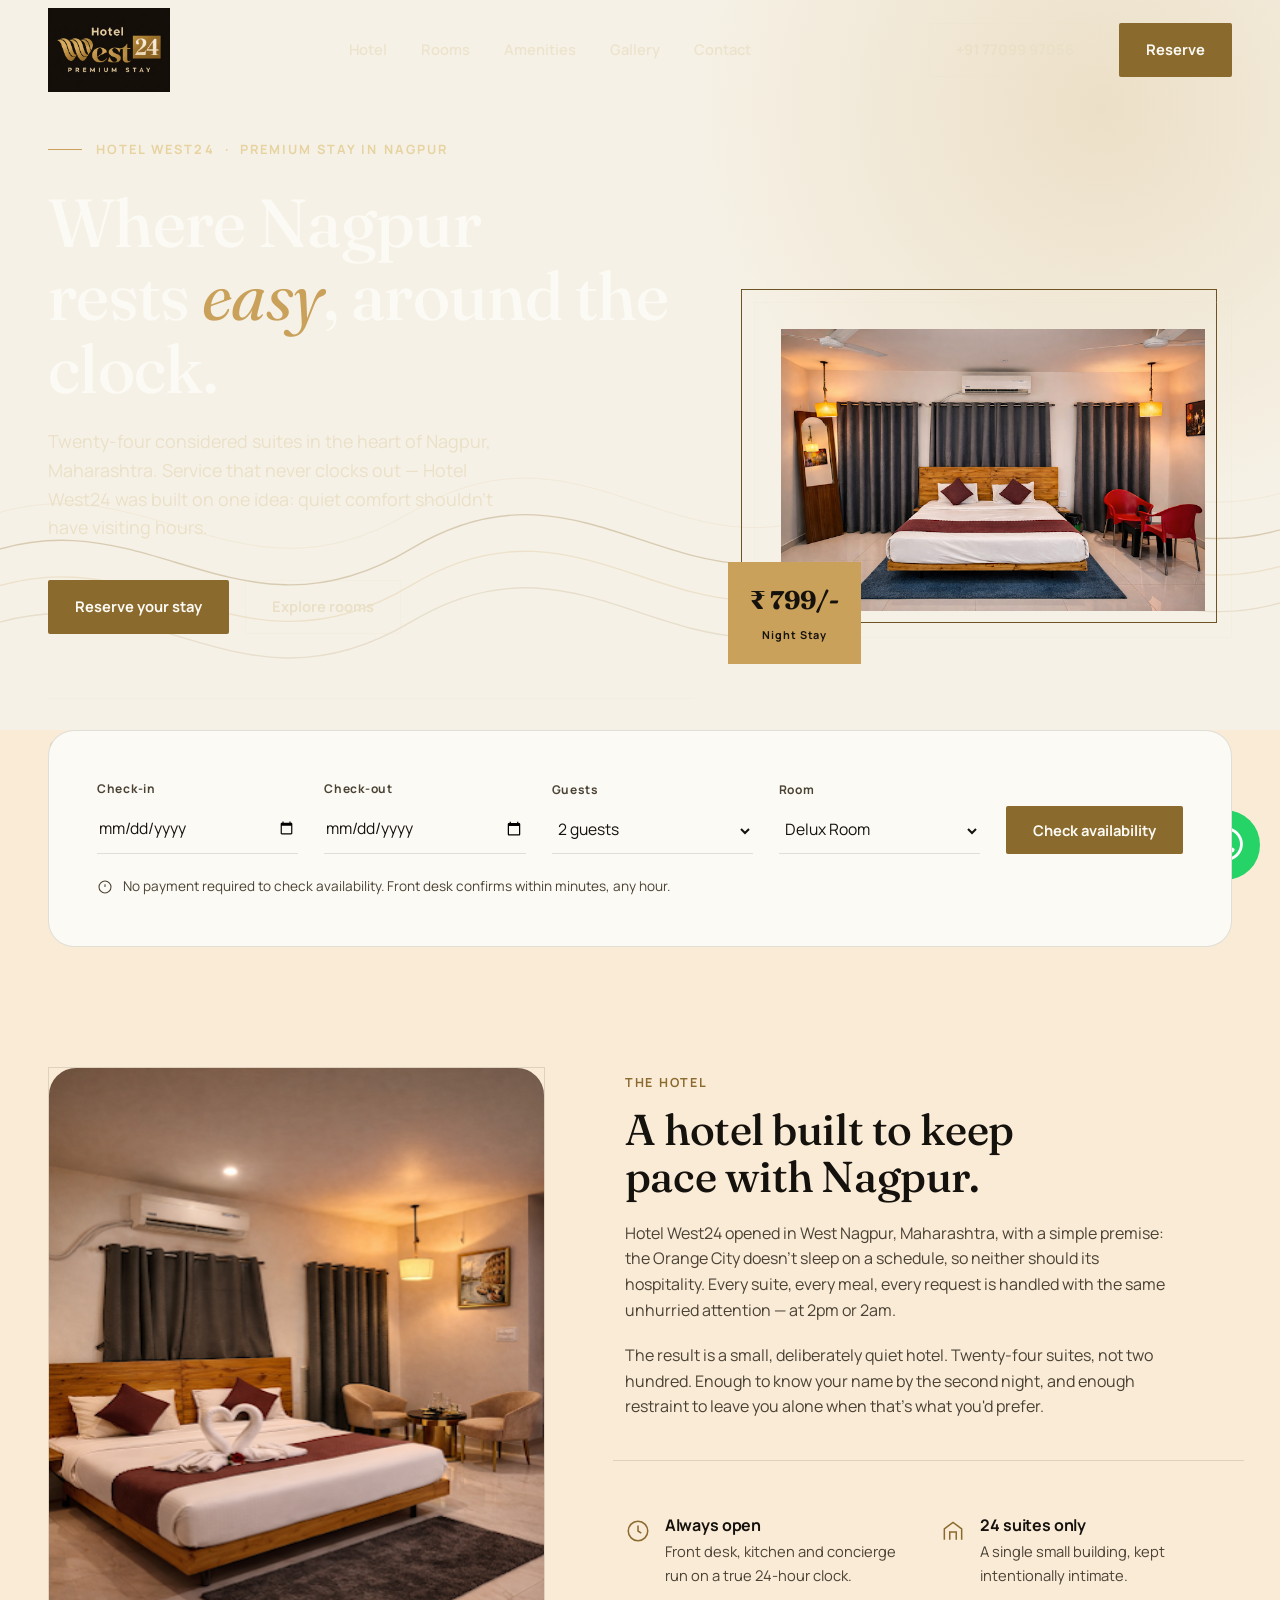
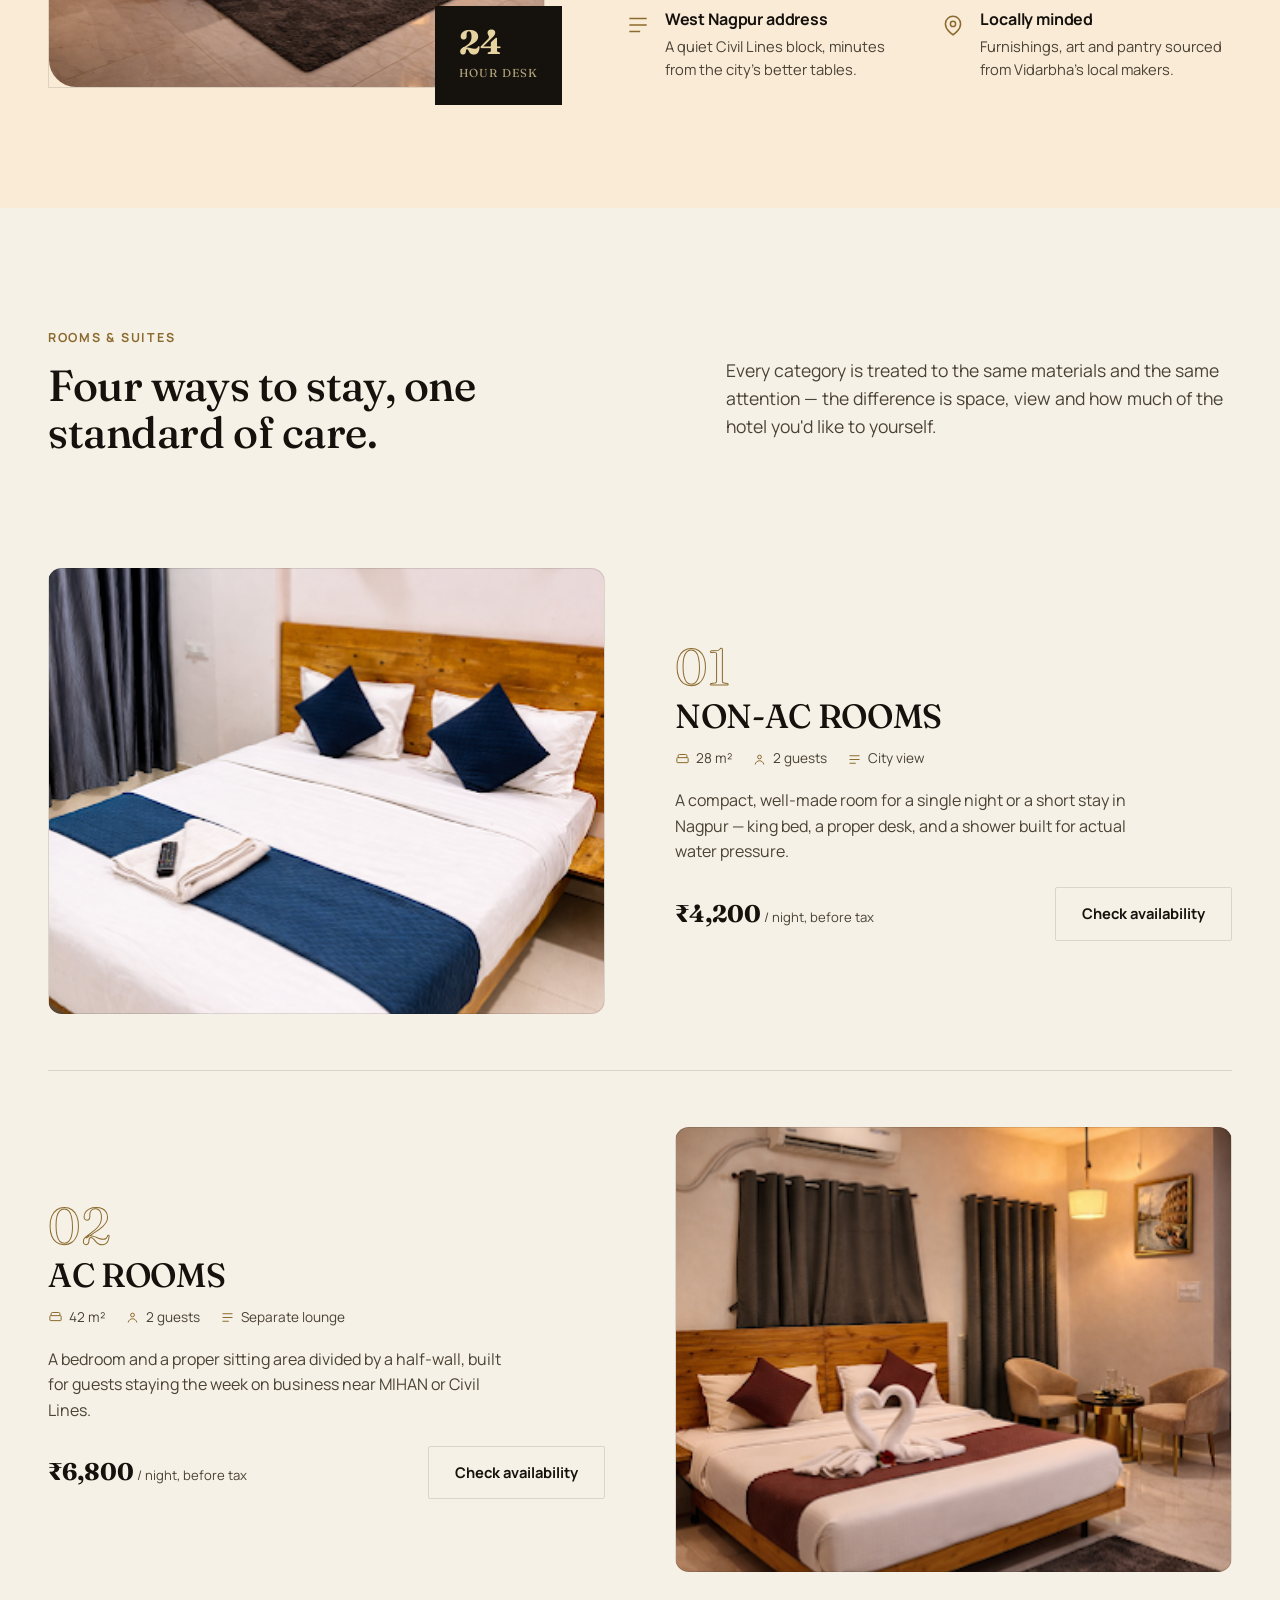
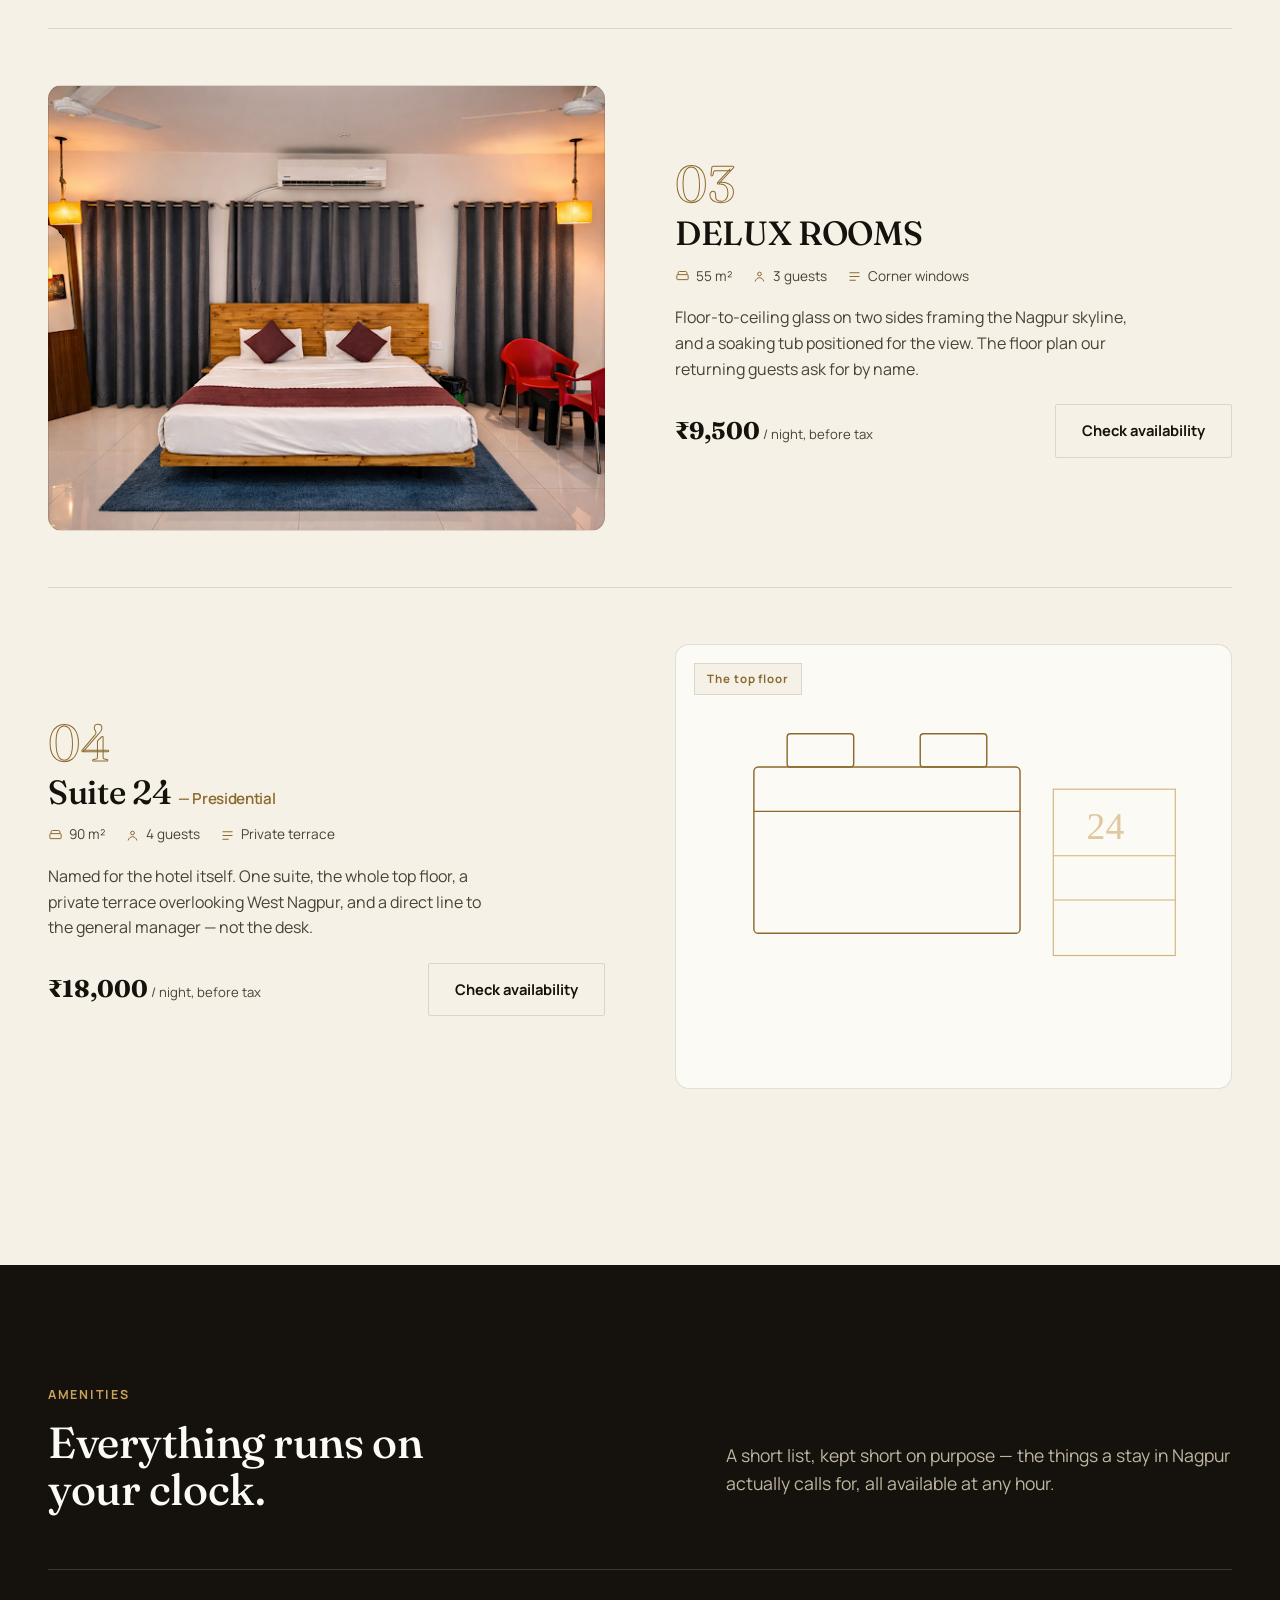
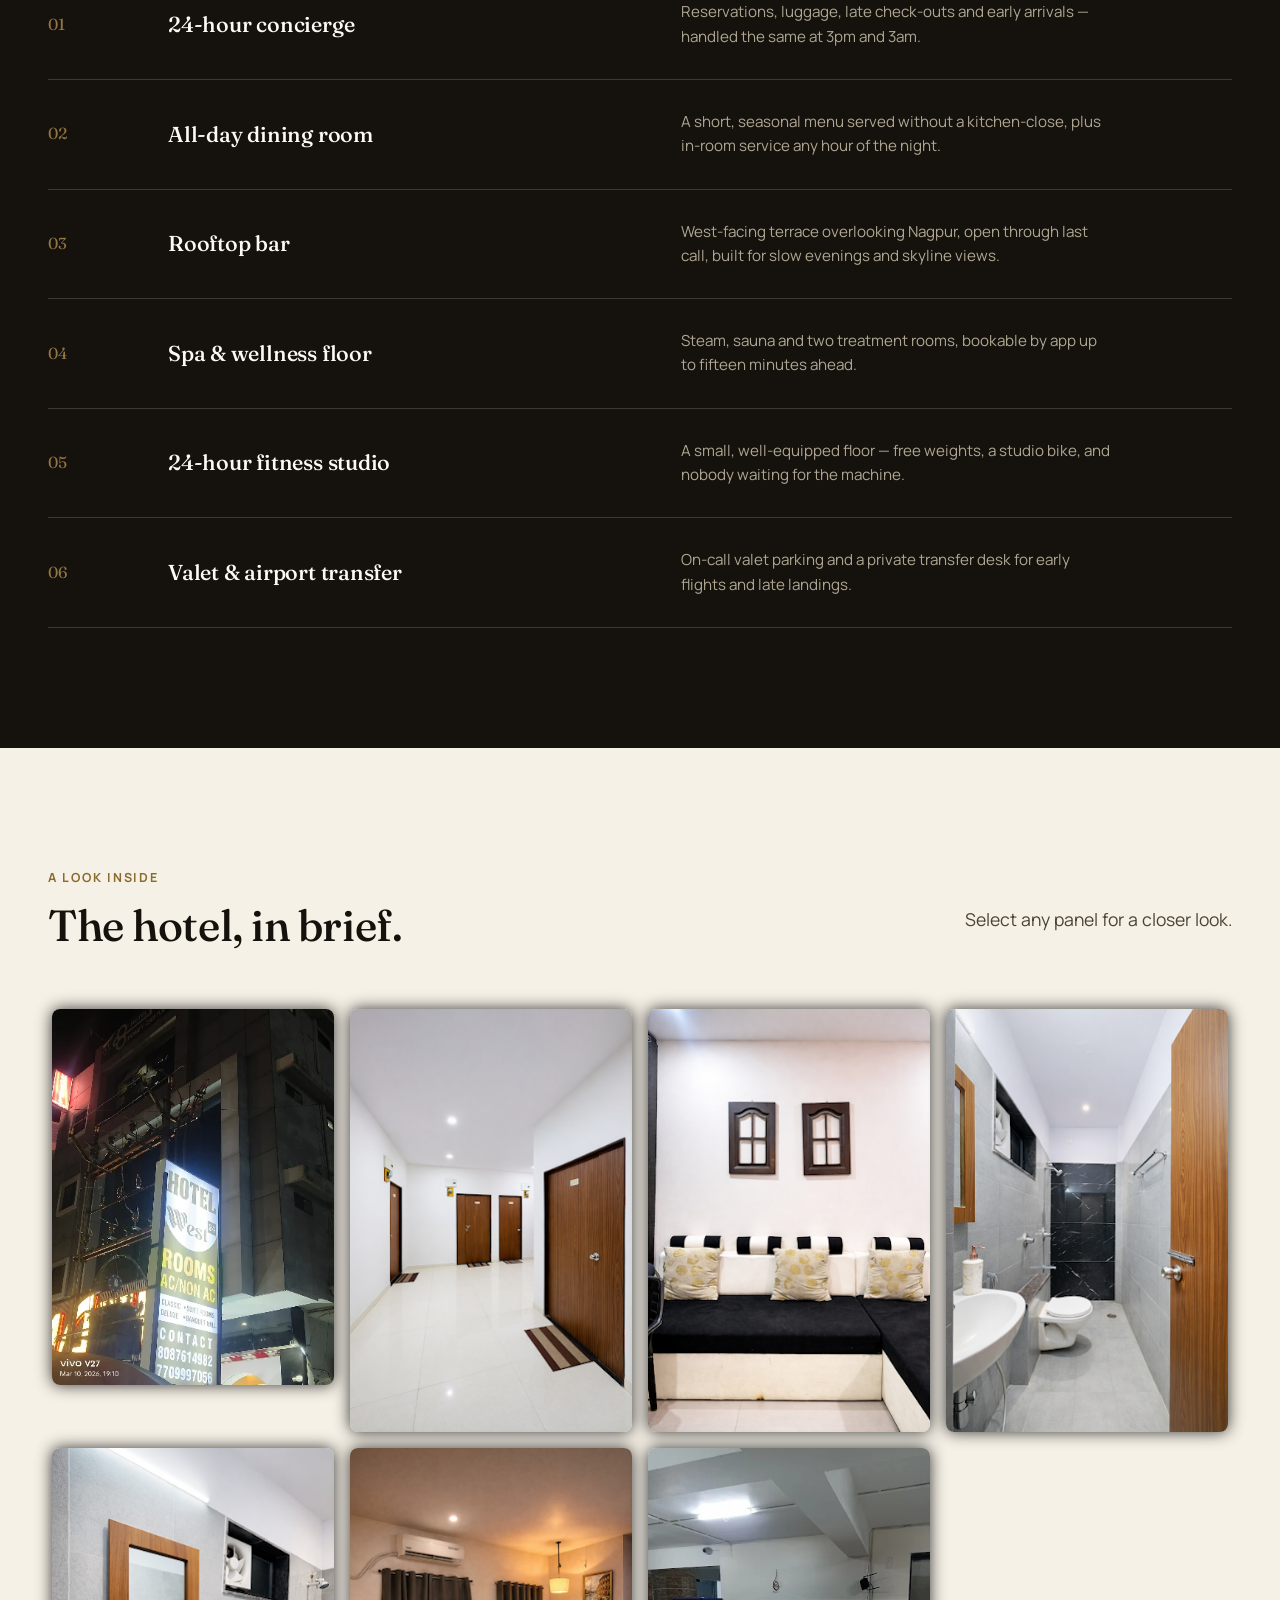
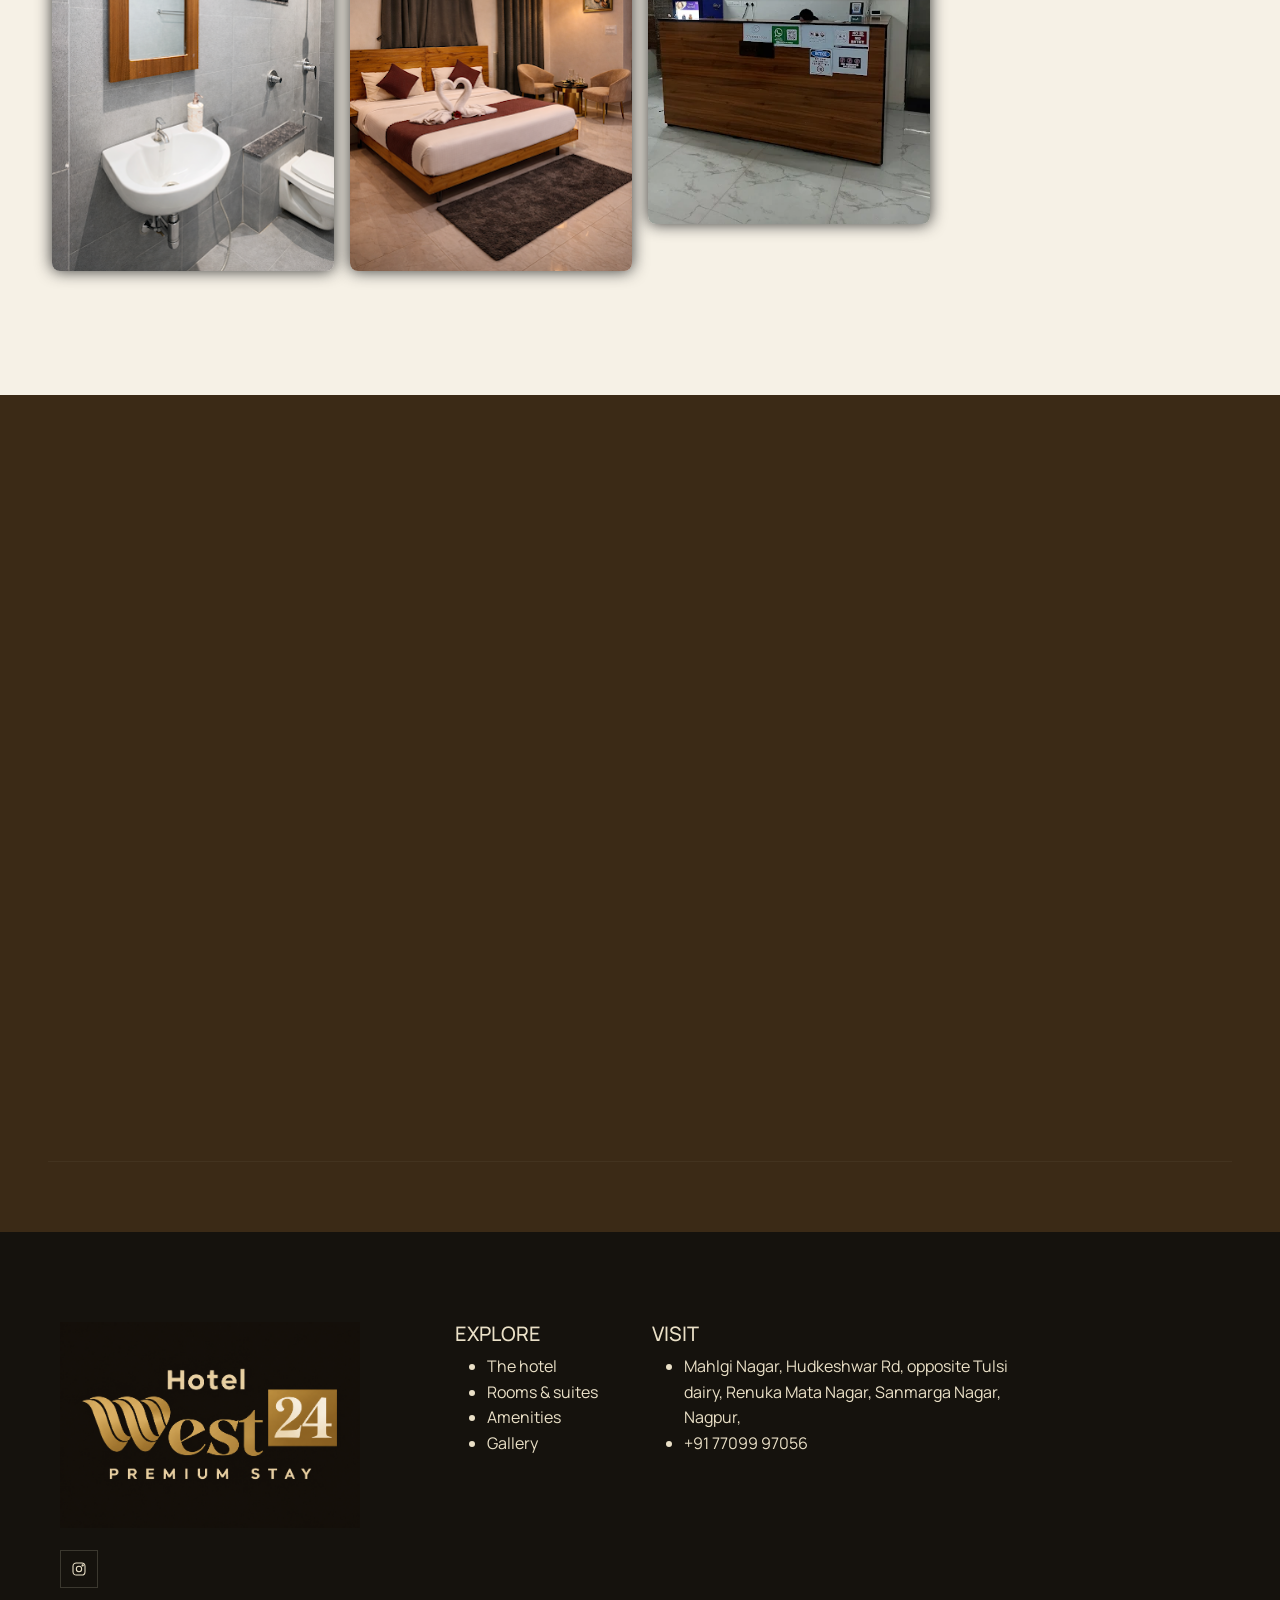
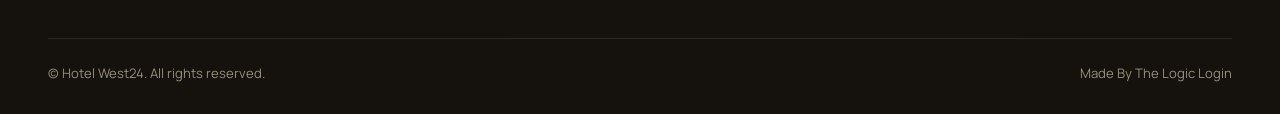
==== index.html @ 3d4ebf4e "Added inspect blocking code" ====
<!DOCTYPE html>
<html lang="en-IN">

<head>
  <meta charset="UTF-8">
  <meta name="viewport" content="width=device-width, initial-scale=1.0">
  <title>Hotel West24 – Luxury Hotel in Nagpur, Maharashtra | Premium Stay</title>
  <meta name="description"
    content="Hotel West24 is a premium 24-suite boutique hotel in West Nagpur, Maharashtra, offering round-the-clock concierge, dining, spa and valet service. Book direct near Nagpur Railway Station and Dr. Babasaheb Ambedkar International Airport.">
  <meta name="keywords"
    content="hotel in Nagpur, luxury hotel Nagpur, premium hotel West Nagpur, 5 star hotel Nagpur Maharashtra, Hotel West24, boutique hotel Nagpur, hotel near Nagpur airport">
  <meta name="robots" content="index, follow">
  <meta name="geo.region" content="IN-MH">
  <meta name="geo.placename" content="Nagpur">
  <link rel="canonical" href="https://www.hotelwest24.in/">

  <!-- Open Graph -->
  <meta property="og:type" content="website">
  <meta property="og:title" content="Hotel West24 – Luxury Hotel in Nagpur, Maharashtra">
  <meta property="og:description"
    content="24 signature suites, round-the-clock concierge and dining, in West Nagpur, Maharashtra. Reserve your stay at Hotel West24.">
  <meta property="og:image" content="logo.png">
  <!-- <meta property="og:url" content="https://www.hotelwest24.in/"> -->
  <meta property="og:locale" content="en_IN">
  <meta name="twitter:card" content="summary_large_image">
  <meta name="twitter:title" content="Hotel West24 – Luxury Hotel in Nagpur, Maharashtra">
  <meta name="twitter:description"
    content="24 signature suites, round-the-clock concierge and dining, in West Nagpur, Maharashtra.">
  <meta name="twitter:image" content="assets/logo.png">

  <!-- Structured data -->
  <script type="application/ld+json">
{
  "@context": "https://schema.org",
  "@type": "Hotel",
  "name": "Hotel West24",
  "description": "A 24-suite premium boutique hotel in West Nagpur, Maharashtra, offering round-the-clock concierge, dining, spa and valet service.",
  "image": "logo.png",
  "url": "https://www.hotelwest24.in/",
  "telephone": "+91-712-456-7824",
  "priceRange": "\u20b94,200 - \u20b918,000",
  "address": {
    "@type": "PostalAddress",
    "streetAddress": "24 West High Court Road, Civil Lines",
    "addressLocality": "Nagpur",
    "addressRegion": "Maharashtra",
    "postalCode": "440001",
    "addressCountry": "IN"
  },
  "geo": {
    "@type": "GeoCoordinates",
    "latitude": 21.1498,
    "longitude": 79.0821
  },
  "starRating": { "@type": "Rating", "ratingValue": "4.9" },
  "amenityFeature": [
    { "@type": "LocationFeatureSpecification", "name": "24-hour concierge" },
    { "@type": "LocationFeatureSpecification", "name": "Rooftop bar" },
    { "@type": "LocationFeatureSpecification", "name": "Spa & wellness floor" },
    { "@type": "LocationFeatureSpecification", "name": "24-hour fitness studio" },
    { "@type": "LocationFeatureSpecification", "name": "Valet & airport transfer" }
  ]
}
</script>

  <!-- Fonts -->
  <link rel="preconnect" href="https://fonts.googleapis.com">
  <link rel="preconnect" href="https://fonts.gstatic.com" crossorigin>
  <link
    href="https://fonts.googleapis.com/css2?family=Fraunces:ital,opsz,wght@0,9..144,400;0,9..144,500;0,9..144,600;1,9..144,400;1,9..144,500&family=Manrope:wght@400;500;600;700;800&display=swap"
    rel="stylesheet">

  <!-- Bootstrap (grid & utilities only) -->
  <link href="https://cdnjs.cloudflare.com/ajax/libs/twitter-bootstrap/5.3.3/css/bootstrap.min.css" rel="stylesheet">

  <!-- Site styles -->
  <link rel="stylesheet" href="style.css">

  <link rel="stylesheet" href="https://cdnjs.cloudflare.com/ajax/libs/font-awesome/4.7.0/css/font-awesome.min.css">

</head>

<body>

  <!-- ================= NAV ================= -->
  <nav class="w24-nav" id="siteNav">
    <div class="container-w24 w24-nav__inner">
      <a href="#top" class="w24-nav__brand">
        <img src="logo.png" alt="Hotel West24 logo — premium hotel in Nagpur, Maharashtra">
        <!-- <span class="w24-nav__brand-text">West<b>24</b></span> -->
      </a>

      <ul class="w24-nav__links">
        <li><a href="#about">Hotel</a></li>
        <li><a href="#rooms">Rooms</a></li>
        <li><a href="#amenities">Amenities</a></li>
        <li><a href="#gallery">Gallery</a></li>
        <li><a href="#contact">Contact</a></li>
      </ul>

      <div class="w24-nav__cta">
        <a href="#booking" class="btn-w24 btn-w24--ghost-dark">+91 77099 97056</a>
        <a href="#booking" class="btn-w24 btn-w24--solid">Reserve</a>
        <button class="w24-burger" id="burgerBtn" aria-label="Open menu" aria-expanded="false"
          aria-controls="mobileMenu">
          <span></span><span></span><span></span>
        </button>
      </div>
    </div>
  </nav>

  <!-- Mobile menu -->
  <div class="w24-mobile" id="mobileMenu">
    <a href="#about">Hotel</a>
    <a href="#rooms">Rooms</a>
    <a href="#amenities">Amenities</a>
    <a href="#gallery">Gallery</a>
    <a href="#testimonials">Guests</a>
    <a href="#contact">Contact</a>
    <a href="#booking" class="btn-w24 btn-w24--solid">Reserve a room</a>
  </div>

  <!-- ================= HERO ================= -->
  <header class="hero" id="top">

    <!-- The video -->
    <video autoplay muted loop id="myVideo">
      <source src="bg-video(1).mp4" type="video/mp4">
    </video>

    <style>
      #myVideo {
        position: absolute;
        right: 0;
        bottom: 0;
        min-width: 100%;
        min-height: 100%;
      }
    </style>



    <div class="hero__glow"></div>
    <div class="hero__waves" aria-hidden="true">
      <svg viewBox="0 0 1400 800" preserveAspectRatio="xMidYMid slice" xmlns="http://www.w3.org/2000/svg">
        <path d="M-50 620 C 150 520, 250 720, 450 600 C 650 480, 750 700, 950 580 C 1150 460, 1250 660, 1450 560"
          stroke="#8B6A2E" stroke-width="1.5" fill="none" opacity="0.5" />
        <path d="M-50 660 C 150 560, 250 760, 450 640 C 650 520, 750 740, 950 620 C 1150 500, 1250 700, 1450 600"
          stroke="#C9A15A" stroke-width="1.5" fill="none" opacity="0.35" />
        <path d="M-50 700 C 150 600, 250 800, 450 680 C 650 560, 750 780, 950 660 C 1150 540, 1250 740, 1450 640"
          stroke="#8B6A2E" stroke-width="1.5" fill="none" opacity="0.25" />
        <path d="M-50 580 C 150 480, 250 680, 450 560 C 650 440, 750 660, 950 540 C 1150 420, 1250 620, 1450 520"
          stroke="#C9A15A" stroke-width="1" fill="none" opacity="0.2" />
      </svg>
    </div>

    <div class="container-w24 hero__inner">
      <div class="hero__copy">
        <div class="hero__kicker"><span class="dash"></span><span>HOTEL WEST24 &nbsp;·&nbsp; PREMIUM STAY IN
            NAGPUR</span></div>
        <h1>Where Nagpur<br>rests <em>easy</em>, around the clock.</h1>
        <p class="lede a">Twenty-four considered suites in the heart of Nagpur, Maharashtra. Service that never clocks
          out — Hotel West24 was built on one idea: quiet comfort shouldn't have visiting hours.</p>
        <div class="hero__actions">
          <a href="#booking" class="btn-w24 btn-w24--solid">Reserve your stay</a>
          <a href="#rooms" class="btn-w24 btn-w24--ghost-dark">Explore rooms</a>
        </div>
        <div class="hero__stats">
          <div class="stat"><b>24</b><span>Signature suites</span></div>
          <div class="stat"><b>24/7</b><span>Concierge &amp; dining</span></div>
          <div class="stat"><b>4.9</b><span>Average guest rating</span></div>
        </div>
      </div>

      <div class="hero__panel">
        <div class="hero__panel-frame">

          <img src="background-image.webp" alt="">
          <!-- <svg viewBox="0 0 480 560" xmlns="http://www.w3.org/2000/svg">
            <rect x="0" y="0" width="480" height="560" fill="#1D1912" />
            <rect x="0" y="0" width="480" height="560" fill="none" />
            <g opacity="0.9" stroke="#C9A15A" stroke-width="1.4" fill="none">
              <path d="M60 420 h360" />
              <path d="M60 420 v-40 q0 -20 20 -20 h280 q20 0 20 20 v40" />
              <rect x="90" y="300" width="90" height="60" rx="2" />
              <rect x="300" y="300" width="90" height="60" rx="2" />
              <circle cx="240" cy="200" r="70" opacity="0.5" />
              <path d="M240 130 v-40 M170 200 h-40 M310 200 h40 M240 270 v20" opacity="0.5" />
            </g>
            <g opacity="0.35" stroke="#8B6A2E" stroke-width="1">
              <path d="M0 470 C 120 440, 180 500, 300 460 C 380 435, 440 470, 480 450" />
              <path d="M0 500 C 120 470, 180 530, 300 490 C 380 465, 440 500, 480 480" />
            </g>
          </svg> -->
        </div>
        <div class="hero__badge"><b>₹ 799/-</b><span>Night Stay</span></div>


      </div>
    </div>

    <!-- <div class="scroll-cue"><span>SCROLL</span><span class="line"></span></div> -->
  </header>

  <section id="booking" class="section--tight" style="padding-top:0; padding-bottom: 0; background: antiquewhite;">
    <div class="container-w24">
      <form class="booking" id="bookingForm" novalidate="">
        <div class="booking__grid">
          <div class="field">
            <label for="checkin">Check-in</label>
            <input type="date" id="checkin" name="checkin" required="" min="2026-09-17">
          </div>
          <div class="field">
            <label for="checkout">Check-out</label>
            <input type="date" id="checkout" name="checkout" required="" min="2026-09-17">
          </div>
          <div class="field">
            <label for="guests">Guests</label>
            <select id="guests" name="guests">
              <option>1 guest</option>
              <option selected="">2 guests</option>
              <option>3 guests</option>
              <option>4 guests</option>
            </select>
          </div>
          <div class="field">
            <label for="roomtype">Room</label>
            <select id="roomtype" name="roomtype">
              <!-- <option>Night Stay</option> -->
              <option>Delux Room</option>
              <option>AC Room</option>
              <option>NON AC Room</option>
            </select>
          </div>
          <button type="submit" class="btn-w24 btn-w24--solid">Check availability</button>
        </div>
        <div class="booking__note">
          <svg width="16" height="16" viewBox="0 0 24 24" fill="none" stroke="currentColor" stroke-width="1.6">
            <circle cx="12" cy="12" r="9"></circle>
            <path d="M12 8v4M12 16h.01"></path>
          </svg>
          No payment required to check availability. Front desk confirms within minutes, any hour.
        </div>
        <div class="booking__confirm" id="bookingConfirm"></div>
      </form>
    </div>
  </section>

  <!-- ================= ABOUT ================= -->
  <section id="about" class="bg-pale" style="background: antiquewhite;">
    <div class="container-w24">
      <div class="about__grid">
        <div class="about__visual">
          <!-- <svg viewBox="0 0 480 600" xmlns="http://www.w3.org/2000/svg">
            <rect width="480" height="600" fill="#F6F1E6" />
            <g stroke="#8B6A2E" stroke-width="1.3" fill="none">
              <path d="M40 520 C 140 460, 180 560, 280 480 C 340 434, 400 470, 440 440" opacity="0.6" />
              <path d="M40 480 C 140 420, 180 520, 280 440 C 340 394, 400 430, 440 400" opacity="0.4" />
              <path d="M40 440 C 140 380, 180 480, 280 400 C 340 354, 400 390, 440 360" opacity="0.25" />
            </g>
            <g stroke="#C9A15A" stroke-width="1" fill="none" opacity="0.7">
              <rect x="70" y="90" width="340" height="230" />
              <path d="M70 160 h340 M180 90 v230 M300 90 v230" />
              <circle cx="125" cy="125" r="18" />
              <circle cx="240" cy="205" r="26" />
              <circle cx="355" cy="125" r="18" />
            </g>
          </svg> -->

          <img src="bed.webp" style="width: 100%; height: 100%; border-radius: 27px;" alt="">
          <div class="about__num"><b>24</b><span>HOUR&nbsp;DESK</span></div>
        </div>

        <div class="about__copy">
          <div class="eyebrow">THE HOTEL</div>
          <h2 style="margin-top:14px; font-size:clamp(2rem,3.4vw,2.7rem); max-width:16ch;">A hotel built to keep pace
            with Nagpur.</h2>
          <p>Hotel West24 opened in West Nagpur, Maharashtra, with a simple premise: the Orange City doesn't sleep on a
            schedule, so neither should its hospitality. Every suite, every meal, every request is handled with the same
            unhurried attention — at 2pm or 2am.</p>
          <p>The result is a small, deliberately quiet hotel. Twenty-four suites, not two hundred. Enough to know your
            name by the second night, and enough restraint to leave you alone when that's what you'd prefer.</p>

          <div class="about__points row row-cols-1 row-cols-sm-2 g-4">
            <div class="pt col">
              <div class="ico">
                <svg width="26" height="26" viewBox="0 0 24 24" fill="none" stroke="currentColor" stroke-width="1.4">
                  <circle cx="12" cy="12" r="9" />
                  <path d="M12 7v5l3 2" />
                </svg>
              </div>
              <div>
                <h4>Always open</h4>
                <p>Front desk, kitchen and concierge run on a true 24-hour clock.</p>
              </div>
            </div>
            <div class="pt col">
              <div class="ico">
                <svg width="26" height="26" viewBox="0 0 24 24" fill="none" stroke="currentColor" stroke-width="1.4">
                  <path d="M4 20V10l8-6 8 6v10" />
                  <path d="M9 20v-7h6v7" />
                </svg>
              </div>
              <div>
                <h4>24 suites only</h4>
                <p>A single small building, kept intentionally intimate.</p>
              </div>
            </div>
            <div class="pt col">
              <div class="ico">
                <svg width="26" height="26" viewBox="0 0 24 24" fill="none" stroke="currentColor" stroke-width="1.4">
                  <path d="M4 6h16M4 12h16M4 18h10" />
                </svg>
              </div>
              <div>
                <h4>West Nagpur address</h4>
                <p>A quiet Civil Lines block, minutes from the city's better tables.</p>
              </div>
            </div>
            <div class="pt col">
              <div class="ico">
                <svg width="26" height="26" viewBox="0 0 24 24" fill="none" stroke="currentColor" stroke-width="1.4">
                  <path d="M12 21s-7-4.35-7-10a7 7 0 0114 0c0 5.65-7 10-7 10z" />
                  <circle cx="12" cy="11" r="2.4" />
                </svg>
              </div>
              <div>
                <h4>Locally minded</h4>
                <p>Furnishings, art and pantry sourced from Vidarbha's local makers.</p>
              </div>
            </div>
          </div>
        </div>
      </div>
    </div>
  </section>

  <!-- ================= ROOMS ================= -->
  <section id="rooms">
    <div class="container-w24">
      <div class="section-head">
        <div>
          <div class="eyebrow">ROOMS &amp; SUITES</div>
          <h2 style="margin-top:14px;">Four ways to stay, one standard of care.</h2>
        </div>
        <p class="lede">Every category is treated to the same materials and the same attention — the difference is
          space, view and how much of the hotel you'd like to yourself.</p>
      </div>

      <!-- Room 1 -->
      <div class="room-row">
        <div class="room-row__visual"
          style="background: url(non-ac.webp); background-repeat: no-repeat; background-position: center; background-size: cover;">
          <!-- <span class="room-row__tag">Most booked</span>
          <svg viewBox="0 0 480 400" xmlns="http://www.w3.org/2000/svg">
            <rect width="480" height="400" fill="#FCFAF4" />
            <g stroke="#8B6A2E" stroke-width="1.3" fill="none">
              <rect x="60" y="150" width="220" height="120" rx="4" />
              <path d="M60 190 h220" />
              <rect x="90" y="120" width="50" height="40" rx="3" />
              <rect x="200" y="120" width="50" height="40" rx="3" />
            </g>
            <g stroke="#C9A15A" stroke-width="1" fill="none" opacity="0.7">
              <rect x="320" y="90" width="100" height="180" />
              <path d="M320 150 h100 M320 210 h100 M370 90 v180" />
            </g>
            <circle cx="150" cy="300" r="30" stroke="#8B6A2E" stroke-width="1" fill="none" opacity="0.4" />
          </svg> -->
        </div>
        <div class="room-row__text">
          <span class="rr-index">01</span>
          <h3>NON-AC ROOMS</h3>
          <div class="room-row__meta">
            <span><svg viewBox="0 0 24 24" fill="none" stroke="currentColor" stroke-width="1.6">
                <rect x="3" y="9" width="18" height="8" rx="1" />
                <path d="M5 9V6a2 2 0 012-2h10a2 2 0 012 2v3" />
              </svg>28 m²</span>
            <span><svg viewBox="0 0 24 24" fill="none" stroke="currentColor" stroke-width="1.6">
                <circle cx="12" cy="8" r="3" />
                <path d="M5 20c1-4 4-6 7-6s6 2 7 6" />
              </svg>2 guests</span>
            <span><svg viewBox="0 0 24 24" fill="none" stroke="currentColor" stroke-width="1.6">
                <path d="M4 6h16M4 12h16M4 18h10" />
              </svg>City view</span>
          </div>
          <p class="desc">A compact, well-made room for a single night or a short stay in Nagpur — king bed, a proper
            desk, and a shower built for actual water pressure.</p>
          <div class="room-row__footer">
            <div class="room-row__price"><b>₹4,200</b><span> / night, before tax</span></div>
            <a href="#booking" class="btn-w24 btn-w24--ghost">Check availability</a>
          </div>
        </div>
      </div>

      <!-- Room 2 -->
      <div class="room-row rev">
        <div class="room-row__visual"
          style="background: url(bed.webp); background-repeat: no-repeat; background-position: center; background-size: cover;">

        </div>
        <div class="room-row__text">
          <span class="rr-index">02</span>
          <h3>AC ROOMS</h3>
          <div class="room-row__meta">
            <span><svg viewBox="0 0 24 24" fill="none" stroke="currentColor" stroke-width="1.6">
                <rect x="3" y="9" width="18" height="8" rx="1" />
                <path d="M5 9V6a2 2 0 012-2h10a2 2 0 012 2v3" />
              </svg>42 m²</span>
            <span><svg viewBox="0 0 24 24" fill="none" stroke="currentColor" stroke-width="1.6">
                <circle cx="12" cy="8" r="3" />
                <path d="M5 20c1-4 4-6 7-6s6 2 7 6" />
              </svg>2 guests</span>
            <span><svg viewBox="0 0 24 24" fill="none" stroke="currentColor" stroke-width="1.6">
                <path d="M4 6h16M4 12h16M4 18h10" />
              </svg>Separate lounge</span>
          </div>
          <p class="desc">A bedroom and a proper sitting area divided by a half-wall, built for guests staying the week
            on business near MIHAN or Civil Lines.</p>
          <div class="room-row__footer">
            <div class="room-row__price"><b>₹6,800</b><span> / night, before tax</span></div>
            <a href="#booking" class="btn-w24 btn-w24--ghost">Check availability</a>
          </div>
        </div>
      </div>

      <!-- Room 3 -->
      <div class="room-row">
        <div class="room-row__visual"
          style="background: url(background-image.webp); background-repeat: no-repeat; background-position: center; background-size: cover;">
          <!-- <span class="room-row__tag">Corner view</span> -->
          <!-- <svg viewBox="0 0 480 400" xmlns="http://www.w3.org/2000/svg">
            <rect width="480" height="400" fill="#FCFAF4" />
            <g stroke="#C9A15A" stroke-width="1" fill="none" opacity="0.8">
              <path d="M40 60 h180 v100 h-180 Z" />
              <path d="M40 60 L220 160 M220 60 L40 160" opacity="0.4" />
            </g>
            <g stroke="#8B6A2E" stroke-width="1.3" fill="none">
              <rect x="80" y="200" width="200" height="110" rx="4" />
              <path d="M80 235 h200" />
            </g>
            <path d="M320 90 v220" stroke="#8B6A2E" stroke-width="1" opacity="0.3" />
            <path d="M340 100 v210" stroke="#8B6A2E" stroke-width="1" opacity="0.2" />
          </svg> -->
        </div>
        <div class="room-row__text">
          <span class="rr-index">03</span>
          <h3>DELUX ROOMS</h3>
          <div class="room-row__meta">
            <span><svg viewBox="0 0 24 24" fill="none" stroke="currentColor" stroke-width="1.6">
                <rect x="3" y="9" width="18" height="8" rx="1" />
                <path d="M5 9V6a2 2 0 012-2h10a2 2 0 012 2v3" />
              </svg>55 m²</span>
            <span><svg viewBox="0 0 24 24" fill="none" stroke="currentColor" stroke-width="1.6">
                <circle cx="12" cy="8" r="3" />
                <path d="M5 20c1-4 4-6 7-6s6 2 7 6" />
              </svg>3 guests</span>
            <span><svg viewBox="0 0 24 24" fill="none" stroke="currentColor" stroke-width="1.6">
                <path d="M4 6h16M4 12h16M4 18h10" />
              </svg>Corner windows</span>
          </div>
          <p class="desc">Floor-to-ceiling glass on two sides framing the Nagpur skyline, and a soaking tub positioned
            for the view. The floor plan our returning guests ask for by name.</p>
          <div class="room-row__footer">
            <div class="room-row__price"><b>₹9,500</b><span> / night, before tax</span></div>
            <a href="#booking" class="btn-w24 btn-w24--ghost">Check availability</a>
          </div>
        </div>
      </div>

      <!-- Room 4 -->
      <div class="room-row rev">
        <div class="room-row__visual">
          <span class="room-row__tag">The top floor</span>
          <svg viewBox="0 0 480 400" xmlns="http://www.w3.org/2000/svg">
            <rect width="480" height="400" fill="#FCFAF4" />
            <g stroke="#8B6A2E" stroke-width="1.3" fill="none">
              <rect x="60" y="110" width="240" height="150" rx="4" />
              <path d="M60 150 h240" />
              <rect x="90" y="80" width="60" height="30" rx="3" />
              <rect x="210" y="80" width="60" height="30" rx="3" />
            </g>
            <g stroke="#C9A15A" stroke-width="1" fill="none" opacity="0.8">
              <rect x="330" y="130" width="110" height="150" />
              <path d="M330 190 h110 M330 230 h110" />
            </g>
            <text x="360" y="175" font-family="Georgia, serif" font-size="34" fill="#C9A15A" opacity="0.55">24</text>
          </svg>
        </div>
        <div class="room-row__text">
          <span class="rr-index">04</span>
          <h3>Suite 24 <span
              style="font-size:0.95rem; font-weight:600; color:var(--bronze); font-family:var(--font-body);">—
              Presidential</span></h3>
          <div class="room-row__meta">
            <span><svg viewBox="0 0 24 24" fill="none" stroke="currentColor" stroke-width="1.6">
                <rect x="3" y="9" width="18" height="8" rx="1" />
                <path d="M5 9V6a2 2 0 012-2h10a2 2 0 012 2v3" />
              </svg>90 m²</span>
            <span><svg viewBox="0 0 24 24" fill="none" stroke="currentColor" stroke-width="1.6">
                <circle cx="12" cy="8" r="3" />
                <path d="M5 20c1-4 4-6 7-6s6 2 7 6" />
              </svg>4 guests</span>
            <span><svg viewBox="0 0 24 24" fill="none" stroke="currentColor" stroke-width="1.6">
                <path d="M4 6h16M4 12h16M4 18h10" />
              </svg>Private terrace</span>
          </div>
          <p class="desc">Named for the hotel itself. One suite, the whole top floor, a private terrace overlooking West
            Nagpur, and a direct line to the general manager — not the desk.</p>
          <div class="room-row__footer">
            <div class="room-row__price"><b>₹18,000</b><span> / night, before tax</span></div>
            <a href="#booking" class="btn-w24 btn-w24--ghost">Check availability</a>
          </div>
        </div>
      </div>
    </div>
  </section>

  <!-- ================= AMENITIES ================= -->
  <section id="amenities" class="bg-ink">
    <div class="container-w24">
      <div class="section-head">
        <div>
          <div class="eyebrow" style="color:var(--gold);">AMENITIES</div>
          <h2 style="margin-top:14px;">Everything runs on your clock.</h2>
        </div>
        <p class="lede" style="color:var(--champagne); opacity:0.8;">A short list, kept short on purpose — the things a
          stay in Nagpur actually calls for, all available at any hour.</p>
      </div>

      <div class="amenities__list">
        <div class="amenity">
          <span class="aix">01</span>
          <h3>24-hour concierge</h3>
          <p>Reservations, luggage, late check-outs and early arrivals — handled the same at 3pm and 3am.</p>
        </div>
        <div class="amenity">
          <span class="aix">02</span>
          <h3>All-day dining room</h3>
          <p>A short, seasonal menu served without a kitchen-close, plus in-room service any hour of the night.</p>
        </div>
        <div class="amenity">
          <span class="aix">03</span>
          <h3>Rooftop bar</h3>
          <p>West-facing terrace overlooking Nagpur, open through last call, built for slow evenings and skyline views.
          </p>
        </div>
        <div class="amenity">
          <span class="aix">04</span>
          <h3>Spa &amp; wellness floor</h3>
          <p>Steam, sauna and two treatment rooms, bookable by app up to fifteen minutes ahead.</p>
        </div>
        <div class="amenity">
          <span class="aix">05</span>
          <h3>24-hour fitness studio</h3>
          <p>A small, well-equipped floor — free weights, a studio bike, and nobody waiting for the machine.</p>
        </div>
        <div class="amenity">
          <span class="aix">06</span>
          <h3>Valet &amp; airport transfer</h3>
          <p>On-call valet parking and a private transfer desk for early flights and late landings.</p>
        </div>
      </div>
    </div>
  </section>

  <!-- ================= GALLERY ================= -->
  <!-- <section id="gallery">
    <div class="container-w24">
      <div class="section-head">
        <div>
          <div class="eyebrow">A LOOK INSIDE</div>
          <h2 style="margin-top:14px;">The hotel, in brief.</h2>
        </div>
        <p class="lede">Select any panel for a closer look.</p>
      </div>

      <div class="gallery__grid">
        <div class="gtile gtile--a" style="background: url(gallery_l.webp);" >
      
          
        </div>
        
        <div class="gtile gtile--c" style="background: url(bathroom.webp); background-position: center; background-size: cover;">
     
        </div>

        <div class="gtile gtile--b" style="background: url(gallary.webp); background-position: center; background-size: cover;">
     
        </div>
        <div class="gtile gtile--d" style="background: url(basin.webp); background-position: center; background-size: cover;">
          
        </div>
      

        <div class="gtile gtile--f" style="background: url(sofa.webp); background-position: center; background-size: cover;">
         
        </div>
      </div>
    </div>
  </section> -->

  <section id="gallery">

    <div class="container-w24">
      <div class="section-head">
        <div>
          <div class="eyebrow">A LOOK INSIDE</div>
          <h2 style="margin-top:14px;">The hotel, in brief.</h2>
        </div>
        <p class="lede">Select any panel for a closer look.</p>
      </div>


      <div class="gallery" id="gallery">

        <div class="gallery-item">
          <div class="content"><img src="exterior.webp" alt=""></div>
        </div>

        <div class="gallery-item">
          <div class="content"><img src="gallery_l.webp" alt=""></div>
        </div>

        <div class="gallery-item">
          <div class="content"><img src="sofa.webp" alt=""></div>
        </div>


        <div class="gallery-item">
          <div class="content"><img src="bathroom.webp" alt=""></div>
        </div>

        <div class="gallery-item">
          <div class="content"><img src="basin.webp" alt=""></div>
        </div>

        <div class="gallery-item">
          <div class="content"><img src="bed.webp" alt=""></div>
        </div>

        <div class="gallery-item">
          <div class="content"><img src="reception.webp" alt=""></div>
        </div>


      </div>
    </div>
  </section>





  <!-- Lightbox -->
  <div class="lightbox" id="lightbox">
    <button class="lightbox__close" id="lightboxClose" aria-label="Close">&times;</button>
    <div class="lightbox__box">
      <div id="lightboxArt"></div>
      <div class="lightbox__cap" id="lightboxCap"></div>
    </div>
  </div>



  <!-- ================= TESTIMONIALS ================= -->
  <!-- <section id="testimonials" class="bg-ink section--tight">
    <div class="container-w24">
      <div class="eyebrow" style="color:var(--gold);">GUEST NOTES</div>
      <h2 style="margin-top:14px; color:var(--pale); font-size:clamp(2rem,3.2vw,2.6rem); max-width:16ch;">A few words
        from recent stays.</h2>

      <div class="testi" style="margin-top:50px;">
        <div class="testi__quote" id="testiQuote"></div>
        <div class="testi__by">
          <div class="testi__avatar" id="testiInitial"></div>
          <div>
            <h4 id="testiName"></h4><span id="testiRole"></span>
          </div>
        </div>
        <div class="testi__nav">
          <button id="testiPrev" aria-label="Previous testimonial">
            <svg width="16" height="16" viewBox="0 0 24 24" fill="none" stroke="currentColor" stroke-width="2">
              <path d="M15 18l-6-6 6-6" />
            </svg>
          </button>
          <button id="testiNext" aria-label="Next testimonial">
            <svg width="16" height="16" viewBox="0 0 24 24" fill="none" stroke="currentColor" stroke-width="2">
              <path d="M9 18l6-6-6-6" />
            </svg>
          </button>
        </div>
        <div class="testi__dots" id="testiDots"></div>
      </div>
    </div>
  </section> -->

  <!-- ================= BOOKING ================= -->
  <!-- <section id="booking" class="section--tight" style="padding-top:0;">
    <div class="container-w24">
      <form class="booking" id="bookingForm" novalidate>
        <div class="booking__grid">
          <div class="field">
            <label for="checkin">Check-in</label>
            <input type="date" id="checkin" name="checkin" required>
          </div>
          <div class="field">
            <label for="checkout">Check-out</label>
            <input type="date" id="checkout" name="checkout" required>
          </div>
          <div class="field">
            <label for="guests">Guests</label>
            <select id="guests" name="guests">
              <option>1 guest</option>
              <option selected>2 guests</option>
              <option>3 guests</option>
              <option>4 guests</option>
            </select>
          </div>
          <div class="field">
            <label for="roomtype">Room</label>
            <select id="roomtype" name="roomtype">
              <option>Classic King</option>
              <option>Executive Suite</option>
              <option>Skyline Suite</option>
              <option>Suite 24 — Presidential</option>
            </select>
          </div>
          <button type="submit" class="btn-w24 btn-w24--solid">Check availability</button>
        </div>
        <div class="booking__note">
          <svg width="16" height="16" viewBox="0 0 24 24" fill="none" stroke="currentColor" stroke-width="1.6">
            <circle cx="12" cy="12" r="9" />
            <path d="M12 8v4M12 16h.01" />
          </svg>
          No payment required to check availability. Front desk confirms within minutes, any hour.
        </div>
        <div class="booking__confirm" id="bookingConfirm"></div>
      </form>
    </div>
  </section> -->

  <!-- ================= CTA BAND ================= -->
  <section class="cta-band">
    <div class="container-w24">
     
        <!-- map -->



        <div class="responsive-map">
          <iframe
            src="https://www.google.com/maps/embed?pb=!1m18!1m12!1m3!1d3722.213603469261!2d79.1212094!3d21.1040486!2m3!1f0!2f0!3f0!3m2!1i1024!2i768!4f13.1!3m3!1m2!1s0x3bd4b9e541fd4f3b%3A0xb9b8783381e0da5d!2sHotel%20West24!5e0!3m2!1sen!2sin!4v1789801540005!5m2!1sen!2sin"
            width="600" height="450" frameborder="0" style="border:0" allowfullscreen></iframe>
           
        </div>

        <style>
          .responsive-map {
            overflow: hidden;
            padding-bottom: 56.25%;
            position: relative;
            height: 0;
          }

          .responsive-map iframe {
            left: 0;
            top: 0;
            height: 100%;
            width: 100%;
            position: absolute;
          }
        </style>



      
      <hr class="rule rule--dark">
    </div>
  </section>





  <!-- ================= FOOTER ================= -->
  <footer class="w24-foot" id="contact">
    <div class="container-w24">
      <div class="foot__grid row gy-5">
        <div class="col-12 col-md-6 col-lg-4">
          <div class="foot__brand">
            <img src="logo.png" alt="Hotel West24 logo — premium hotel in Nagpur, Maharashtra">
            <!-- <span>West<span style="color:var(--gold);">24</span></span> -->
          </div>
          <!-- <p>24 signature suites in West Nagpur, Maharashtra. Front desk, kitchen and concierge, open around the clock.
          </p> -->
          <div class="foot__social">
            <a href="https://www.instagram.com/hotelwest24/" aria-label="Instagram"><svg width="16" height="16"
                viewBox="0 0 24 24" fill="none" stroke="currentColor" stroke-width="1.6">
                <rect x="3" y="3" width="18" height="18" rx="5" />
                <circle cx="12" cy="12" r="4" />
                <circle cx="17.5" cy="6.5" r="1" />
              </svg></a>
            <!-- <a href="#" aria-label="Facebook"><svg width="16" height="16" viewBox="0 0 24 24" fill="none"
                stroke="currentColor" stroke-width="1.6">
                <path d="M14 9h3V5h-3a4 4 0 00-4 4v3H7v4h3v6h4v-6h3l1-4h-4V9a1 1 0 011-1z" />
              </svg></a>
            <a href="#" aria-label="X"><svg width="16" height="16" viewBox="0 0 24 24" fill="none" stroke="currentColor"
                stroke-width="1.6">
                <path d="M4 4l16 16M20 4L4 20" />
              </svg></a> -->
          </div>
        </div>

        <div class="col-6 col-lg-2">
          <h5>EXPLORE</h5>
          <ul>
            <li><a href="#about">The hotel</a></li>
            <li><a href="#rooms">Rooms &amp; suites</a></li>
            <li><a href="#amenities">Amenities</a></li>
            <li><a href="#gallery">Gallery</a></li>
          </ul>
        </div>

        <div class="col-6 col-lg-4">
          <h5>VISIT</h5>
          <ul>
            <!-- <li>24 West High Court Road</li> -->
            <li>Mahlgi Nagar, Hudkeshwar Rd, opposite Tulsi dairy, Renuka Mata Nagar, Sanmarga Nagar, Nagpur,</li>
            <li><a href="tel:+917709997056">+91 77099 97056</a></li>
            <!-- <li><a href="mailto:yashrangari1999@gmail.com">yashrangari1999@gmail.com</a></li> -->
          </ul>
        </div>

        <!-- <div class="col-12 col-lg-4">
          <h5>STAY IN TOUCH</h5>
          <p>Nagpur news, off-season rates, and the occasional room upgrade — straight to your inbox.</p>
          <form class="foot__newsletter" id="newsletterForm">
            <input type="email" placeholder="Email address" required>
            <button type="submit">Join</button>
          </form>
        </div> -->
      </div>

      <div class="foot__bottom">
        <span>© <span id="year"></span> Hotel West24. All rights reserved.</span>
        <span>Made By <a href="https://thelogiclogin.com/"></a>The Logic Login</span>
      </div>
    </div>
  </footer>

  <a href="https://wa.me/917709997056" target="_blank" class="btn-whatsapp-pulse">
      <i class="fa fa-whatsapp"></i>
    </a>

  <script src="script(1).js"></script>

  <script>
    var gallery = document.querySelector('#gallery');
    var getVal = function (elem, style) { return parseInt(window.getComputedStyle(elem).getPropertyValue(style)); };
    var getHeight = function (item) { return item.querySelector('.content').getBoundingClientRect().height; };
    var resizeAll = function () {
      var altura = getVal(gallery, 'grid-auto-rows');
      var gap = getVal(gallery, 'grid-row-gap');
      gallery.querySelectorAll('.gallery-item').forEach(function (item) {
        var el = item;
        el.style.gridRowEnd = "span " + Math.ceil((getHeight(item) + gap) / (altura + gap));
      });
    };
    // gallery.querySelectorAll('img').forEach(function (item) {
    //     item.classList.add('byebye');
    //     if (item.complete) {
    //         console.log(item.src);
    //     }
    //     else {
    //         item.addEventListener('load', function () {
    //             var altura = getVal(gallery, 'grid-auto-rows');
    //             var gap = getVal(gallery, 'grid-row-gap');
    //             var gitem = item.parentElement.parentElement;
    //             gitem.style.gridRowEnd = "span " + Math.ceil((getHeight(gitem) + gap) / (altura + gap));
    //             item.classList.remove('byebye');
    //         });
    //     }
    // });
    window.addEventListener('resize', resizeAll);
    gallery.querySelectorAll('.gallery-item').forEach(function (item) {
      item.addEventListener('click', function () {
        item.classList.toggle('full');
      });
    });

  </script>

  <script>
    document.getElementById('bookingForm').addEventListener('submit', function (e) {
      e.preventDefault();

      const checkin = document.getElementById('checkin').value;
      const checkout = document.getElementById('checkout').value;
      const guests = document.getElementById('guests').value;
      const roomtype = document.getElementById('roomtype').value;

      // Validate dates
      if (!checkin || !checkout) {
        alert('Please select both check-in and check-out dates.');
        return;
      }

      if (new Date(checkout) <= new Date(checkin)) {
        alert('Check-out date must be after the check-in date.');
        return;
      }

      // Format dates for WhatsApp message
      const checkinDate = new Date(checkin).toLocaleDateString('en-IN', {
        day: '2-digit',
        month: 'short',
        year: 'numeric'
      });

      const checkoutDate = new Date(checkout).toLocaleDateString('en-IN', {
        day: '2-digit',
        month: 'short',
        year: 'numeric'
      });

      // WhatsApp message
      const message =
        `Hello, I would like to check room availability.

📅 Check-in: ${checkinDate}
📅 Check-out: ${checkoutDate}
👥 Guests: ${guests}
🛏️ Room: ${roomtype}

Please let me know if the room is available.`;

      // Replace with your WhatsApp number
      const whatsappNumber = '917709997056';

      // Open WhatsApp
      const whatsappURL = `https://wa.me/${whatsappNumber}?text=${encodeURIComponent(message)}`;

      window.open(whatsappURL, '_blank');
    });
  </script>
  <script>
document.addEventListener('contextmenu', function (e) {
    e.preventDefault();
});

document.addEventListener('keydown', function (e) {

    // F12
    if (e.key === 'F12') {
        e.preventDefault();
    }

    // Ctrl + Shift + I / J
    if (
        e.ctrlKey &&
        e.shiftKey &&
        ['i', 'j'].includes(e.key.toLowerCase())
    ) {
        e.preventDefault();
    }

    // Ctrl + U
    if (e.ctrlKey && e.key.toLowerCase() === 'u') {
        e.preventDefault();
    }
});
</script>

</body>

</html>
---- style.css ----
/* =========================================================
   Hotel West24 — Stylesheet
   Fonts: Fraunces (display) / Manrope (body)
   ========================================================= */

:root {
  --ink: #15120D;
  --ink-soft: #4A4234;
  --espresso: #3B2A16;
  --bronze: #8B6A2E;
  --bronze-dim: #6E5424;
  --gold: #C9A15A;
  --gold-pale: #E6D3A0;
  --champagne: #EAE0C7;
  --parchment: #F6F1E6;
  --pale: #FCFAF4;
  --line: rgba(21, 18, 13, 0.12);
  --line-dark: rgba(234, 224, 199, 0.18);

  --font-display: "Fraunces", "Georgia", serif;
  --font-body: "Manrope", "Helvetica Neue", Arial, sans-serif;

  --container: 1240px;
  --radius: 2px;
}

*,
*::before,
*::after {
  box-sizing: border-box;
}

html {
  scroll-behavior: smooth;
}

body {
  margin: 0;
  font-family: var(--font-body);
  color: var(--ink);
  background: var(--parchment);
  font-size: 16px;
  line-height: 1.6;
  -webkit-font-smoothing: antialiased;
}

@media (prefers-reduced-motion: reduce) {
  html {
    scroll-behavior: auto;
  }

  * {
    animation-duration: 0.001ms !important;
    animation-iteration-count: 1 !important;
    transition-duration: 0.001ms !important;
  }
}

img {
  max-width: 100%;
  display: block;
}

a {
  color: inherit;
  text-decoration: none;
}

.container-w24 {
  width: 100%;
  max-width: var(--container);
  margin-inline: auto;
  padding-inline: 28px;
}

::selection {
  background: var(--bronze);
  color: var(--pale);
}

:focus-visible {
  outline: 2px solid var(--bronze);
  outline-offset: 3px;
}

/* ---------- Typography ---------- */
h1,
h2,
h3,
h4 {
  font-family: var(--font-display);
  font-weight: 500;
  line-height: 1.08;
  margin: 0;
  color: var(--ink);
  letter-spacing: -0.01em;
}

.eyebrow {
  font-family: var(--font-body);
  font-weight: 700;
  font-size: 0.78rem;
  letter-spacing: 0.14em;
  color: var(--bronze);
}

.lede {
  font-size: 1.1rem;
  color: var(--ink-soft);
  max-width: 46ch;
}

.section-head {
  display: flex;
  align-items: flex-end;
  justify-content: space-between;
  gap: 32px;
  margin-bottom: 56px;
  flex-wrap: wrap;
}

.section-head h2 {
  font-size: clamp(2rem, 3.4vw, 2.9rem);
  max-width: 16ch;
}

.rule {
  height: 1px;
  background: var(--line);
  border: 0;
  margin: 0;
}

.rule--dark {
  background: var(--line-dark);
}

.btn-w24 {
  display: inline-flex;
  align-items: center;
  gap: 10px;
  font-family: var(--font-body);
  font-weight: 700;
  font-size: 0.92rem;
  padding: 14px 26px;
  border-radius: var(--radius);
  border: 1px solid transparent;
  cursor: pointer;
  transition: background .25s ease, color .25s ease, border-color .25s ease, transform .2s ease;
  white-space: nowrap;
}

.btn-w24:active {
  transform: translateY(1px);
}

.btn-w24--solid {
  background: var(--bronze);
  color: var(--pale);
}

.btn-w24--solid:hover {
  background: var(--bronze-dim);
}

.btn-w24--ghost {
  background: transparent;
  color: var(--ink);
  border-color: var(--line);
}

.btn-w24--ghost:hover {
  border-color: var(--bronze);
  color: var(--bronze);
}

.btn-w24--ghost-dark {
  background: transparent;
  color: var(--champagne);
  border-color: var(--line-dark);
}

.btn-w24--ghost-dark:hover {
  border-color: var(--gold);
  color: var(--gold);
}

/* ---------- Navbar ---------- */
.w24-nav {
  position: fixed;
  inset: 0 0 auto 0;
  z-index: 1000;
  padding: 8px 0;
  transition: background .35s ease, padding .35s ease, box-shadow .35s ease, border-color .35s ease;
  border-bottom: 1px solid transparent;
  /* background: #000000b8 */
}

.w24-nav.is-scrolled {
  background: rgba(21, 18, 13, 0.92);
  backdrop-filter: blur(10px);
  padding: 13px 0;
  border-bottom-color: var(--line-dark);
}

.w24-nav__inner {
  display: flex;
  align-items: center;
  justify-content: space-between;
  gap: 24px;
}

.w24-nav__brand {
  display: flex;
  align-items: center;
  gap: 12px;
  color: var(--champagne);
}

.w24-nav__brand img {
  /* height: 34px; 
  width:auto; 
  filter: drop-shadow(0 1px 2px rgba(0,0,0,.4));  */

  width: 122px;
}

.w24-nav__brand-text {
  font-family: var(--font-display);
  font-size: 1.28rem;
  color: var(--champagne);
  letter-spacing: 0.01em;
}

.w24-nav__brand-text b {
  color: var(--gold);
  font-weight: 600;
}

.w24-nav__links {
  display: flex;
  align-items: center;
  gap: 34px;
  list-style: none;
  margin: 0;
  padding: 0;
}

.w24-nav__links a {
  font-size: 0.92rem;
  font-weight: 600;
  color: var(--champagne);
  opacity: 0.82;
  position: relative;
  padding-bottom: 4px;
  transition: opacity .2s ease;
}

.w24-nav__links a::after {
  content: "";
  position: absolute;
  left: 0;
  right: 100%;
  bottom: 0;
  height: 1px;
  background: var(--gold);
  transition: right .25s ease;
}

.w24-nav__links a:hover {
  opacity: 1;
}

.w24-nav__links a:hover::after {
  right: 0;
}

.w24-nav__cta {
  display: flex;
  align-items: center;
  gap: 18px;
}

.w24-burger {
  display: none;
  flex-direction: column;
  gap: 5px;
  background: none;
  border: 0;
  cursor: pointer;
  padding: 6px;
}

.w24-burger span {
  width: 24px;
  height: 2px;
  background: var(--champagne);
  display: block;
  transition: transform .25s ease, opacity .25s ease;
}

.w24-burger.is-open span:nth-child(1) {
  transform: translateY(7px) rotate(45deg);
}

.w24-burger.is-open span:nth-child(2) {
  opacity: 0;
}

.w24-burger.is-open span:nth-child(3) {
  transform: translateY(-7px) rotate(-45deg);
}

.w24-mobile {
  display: none;
  position: fixed;
  inset: 0;
  background: var(--ink);
  z-index: 999;
  padding: 110px 32px 40px;
  flex-direction: column;
  gap: 26px;
}

.w24-mobile.is-open {
  display: flex;
}

.w24-mobile a {
  font-family: var(--font-display);
  font-size: 1.9rem;
  color: var(--champagne);
}

.w24-mobile .btn-w24 {
  align-self: flex-start;
  margin-top: 10px;
}

/* ---------- Hero ---------- */
.hero {
  position: relative;
  min-height: 100vh;
  display: flex;
  align-items: center;
  /* background: var(--ink); */
  color: var(--champagne);
  overflow: hidden;
  padding-top: 110px;

  /* background: url(background-image.webp);
  background-position: center;
  background-size: cover;
  background-repeat: no-repeat; */

}

.hero__waves {
  position: absolute;
  inset: 0;
  z-index: 0;
  opacity: 0.55;
}

.hero__glow {
  position: absolute;
  top: -20%;
  right: -10%;
  width: 60%;
  height: 80%;
  background: radial-gradient(circle at 60% 40%, rgba(201, 161, 90, 0.22), transparent 65%);
  z-index: 0;
  pointer-events: none;
}

.hero__inner {
  position: relative;
  z-index: 1;
  display: grid;
  grid-template-columns: 1.15fr 0.85fr;
  gap: 60px;
  align-items: center;
  width: 100%;
  padding-bottom: 70px;
}

.hero__kicker {
  display: flex;
  align-items: center;
  gap: 14px;
  margin-bottom: 26px;
  opacity: 0;
  animation: w24-rise .9s ease .1s forwards;
}

.hero__kicker .dash {
  width: 34px;
  height: 1px;
  background: var(--gold);
}

.hero__kicker span {
  font-size: 0.8rem;
  font-weight: 700;
  letter-spacing: 0.16em;
  color: var(--gold-pale);
}

.hero h1 {
  font-size: clamp(2.6rem, 5.3vw, 4.5rem);
  color: var(--pale);
  font-weight: 480;
  opacity: 0;
  animation: w24-rise 1s ease .25s forwards;
}

.hero h1 em {
  font-style: italic;
  color: var(--gold);
  font-weight: 400;
}

.hero p.lede {
  color: var(--champagne);
  opacity: 0.8;
  margin-top: 22px;
  font-size: 1.12rem;
  max-width: 42ch;
  opacity: 0;
  animation: w24-rise 1s ease .4s forwards;
}

.hero p.lede {
  opacity: 0;
}

.hero p.lede.a {
  animation: w24-rise 1s ease .4s forwards;
}

.hero__actions {
  display: flex;
  gap: 16px;
  margin-top: 38px;
  flex-wrap: wrap;
  opacity: 0;
  animation: w24-rise 1s ease .55s forwards;
}

.hero__stats {
  display: flex;
  gap: 40px;
  margin-top: 64px;
  padding-top: 28px;
  border-top: 1px solid var(--line-dark);
  opacity: 0;
  animation: w24-rise 1s ease .7s forwards;
}

.hero__stats .stat b {
  display: block;
  font-family: var(--font-display);
  font-size: 1.9rem;
  color: var(--gold-pale);
  font-weight: 500;
}

.hero__stats .stat span {
  font-size: 0.8rem;
  color: var(--champagne);
  opacity: 0.65;
}

.hero__panel {
  position: relative;
  opacity: 0;
  animation: w24-rise 1.1s ease .5s forwards;
}

.hero__panel-frame {
  border: 1px solid var(--line-dark);
  padding: 26px;
  position: relative;
}

.hero__panel-frame::before {
  content: "";
  position: absolute;
  top: -14px;
  left: -14px;
  right: 14px;
  bottom: 14px;
  border: 1px solid var(--bronze-dim);
  z-index: -1;
}

.hero__badge {
  position: absolute;
  bottom: -26px;
  left: -26px;
  background: var(--gold);
  color: var(--ink);
  padding: 18px 22px;
  text-align: center;
}

.hero__badge b {
  display: block;
  font-family: var(--font-display);
  font-size: 1.6rem;
}

.hero__badge span {
  font-size: 0.68rem;
  letter-spacing: 0.08em;
  font-weight: 700;
}

@keyframes w24-rise {
  from {
    opacity: 0;
    transform: translateY(16px);
  }

  to {
    opacity: 1;
    transform: translateY(0);
  }
}

.scroll-cue {
  position: absolute;
  left: 28px;
  bottom: 26px;
  z-index: 2;
  display: flex;
  align-items: center;
  gap: 12px;
  color: var(--champagne);
  opacity: 0.55;
  font-size: 0.76rem;
  letter-spacing: 0.12em;
  font-weight: 700;
}

.scroll-cue .line {
  width: 1px;
  height: 34px;
  background: var(--line-dark);
  position: relative;
  overflow: hidden;
}

.scroll-cue .line::after {
  content: "";
  position: absolute;
  top: -100%;
  left: 0;
  width: 100%;
  height: 100%;
  background: var(--gold);
  animation: w24-scrollcue 2.2s ease-in-out infinite;
}

@keyframes w24-scrollcue {
  0% {
    top: -100%;
  }

  60% {
    top: 100%;
  }

  100% {
    top: 100%;
  }
}

/* ---------- Sections (general) ---------- */
section {
  padding: 120px 0;
}

.section--tight {
  padding: 90px 0;
}

.bg-ink {
  background: var(--ink);
  color: var(--champagne);
}

.bg-ink h2,
.bg-ink h3 {
  color: var(--pale);
}

.bg-pale {
  background: var(--pale);
}

/* ---------- Welcome / About ---------- */
.about__grid {
  display: grid;
  grid-template-columns: 0.9fr 1.1fr;
  gap: 80px;
  align-items: center;
}

.about__visual {
  position: relative;
  aspect-ratio: 4/5;
  border: 1px solid var(--line);
}

.about__visual svg {
  width: 100%;
  height: 100%;
  display: block;
}

.about__num {
  position: absolute;
  right: -18px;
  bottom: -18px;
  background: var(--ink);
  color: var(--gold-pale);
  padding: 20px 24px;
  font-family: var(--font-display);
}

.about__num b {
  font-size: 2.1rem;
  display: block;
  line-height: 1;
}

.about__num span {
  font-size: 0.72rem;
  letter-spacing: 0.08em;
  opacity: 0.75;
}

.about__copy p {
  color: var(--ink-soft);
  margin: 20px 0 0;
  max-width: 54ch;
}

.about__points {
  margin-top: 40px !important;
  padding-top: 32px;
  border-top: 1px solid var(--line);
}

.about__points .pt {
  display: flex;
  gap: 14px;
}

.about__points .pt .ico {
  color: var(--bronze);
  flex: none;
}

.about__points .pt h4 {
  font-size: 1rem;
  font-family: var(--font-body);
  font-weight: 700;
}

.about__points .pt p {
  margin: 6px 0 0;
  font-size: 0.92rem;
  color: var(--ink-soft);
}

/* ---------- Rooms ---------- */
.room-row {
  display: grid;
  grid-template-columns: 1fr 1fr;
  gap: 70px;
  align-items: center;
  padding: 56px 0;
}

.room-row+.room-row {
  border-top: 1px solid var(--line);
}

.room-row.rev .room-row__visual {
  order: 2;
}

.room-row.rev .room-row__text {
  order: 1;
}

.room-row__visual {
  position: relative;
  aspect-ratio: 5/4;
  background: var(--pale);
  border: 1px solid var(--line);
  border-radius: 14px;
}

.room-row__visual svg {
  width: 100%;
  height: 100%;
}

.room-row__tag {
  position: absolute;
  top: 18px;
  left: 18px;
  font-size: 0.72rem;
  font-weight: 700;
  letter-spacing: 0.08em;
  color: var(--bronze);
  background: var(--parchment);
  padding: 6px 12px;
  border: 1px solid var(--line);
}

.room-row__text .rr-index {
  font-family: var(--font-display);
  color: var(--line);
  -webkit-text-stroke: 1px var(--bronze);
  color: transparent;
  font-size: 3.2rem;
  line-height: 1;
  display: block;
  margin-bottom: 6px;
}

.room-row__text h3 {
  font-size: 2.1rem;
  margin-top: 4px;
}

.room-row__meta {
  display: flex;
  gap: 20px;
  margin: 14px 0 18px;
  flex-wrap: wrap;
}

.room-row__meta span {
  font-size: 0.85rem;
  color: var(--ink-soft);
  display: flex;
  align-items: center;
  gap: 6px;
}

.room-row__meta svg {
  width: 15px;
  height: 15px;
  color: var(--bronze);
}

.room-row__text p.desc {
  color: var(--ink-soft);
  max-width: 46ch;
  margin: 0 0 22px;
}

.room-row__footer {
  display: flex;
  align-items: center;
  justify-content: space-between;
  gap: 20px;
  flex-wrap: wrap;
}

.room-row__price b {
  font-family: var(--font-display);
  font-size: 1.5rem;
}

.room-row__price span {
  font-size: 0.82rem;
  color: var(--ink-soft);
}

/* ---------- Amenities ---------- */
.amenities__list {
  border-top: 1px solid var(--line-dark);
}

.amenity {
  display: grid;
  grid-template-columns: 90px 1.4fr 1.6fr;
  gap: 30px;
  align-items: center;
  padding: 30px 0;
  border-bottom: 1px solid var(--line-dark);
  transition: padding-left .3s ease;
}

.amenity:hover {
  padding-left: 10px;
}

.amenity .aix {
  font-family: var(--font-display);
  font-size: 1rem;
  color: var(--gold);
  opacity: 0.7;
}

.amenity .aicon {
  color: var(--gold);
}

.amenity h3 {
  font-size: 1.35rem;
  color: var(--pale);
  font-weight: 500;
}

.amenity p {
  margin: 0;
  color: var(--champagne);
  opacity: 0.72;
  max-width: 48ch;
  font-size: 0.95rem;
}

/* ---------- Gallery ---------- */
.gallery__grid {
  display: grid;
  grid-template-columns: repeat(6, 1fr);
  grid-auto-rows: 190px;
  gap: 14px;
}

.gtile {
  position: relative;
  overflow: hidden;
  cursor: pointer;
  border: 1px solid var(--line);
}

.gtile svg {
  width: 100%;
  height: 100%;
  display: block;
  transition: transform .5s ease;
}

.gtile:hover svg {
  transform: scale(1.06);
}

.gtile__label {
  position: absolute;
  left: 0;
  right: 0;
  bottom: 0;
  padding: 16px 18px;
  background: linear-gradient(180deg, transparent, rgba(21, 18, 13, 0.75));
  color: var(--pale);
  font-family: var(--font-display);
  font-size: 1.05rem;
  opacity: 0;
  transform: translateY(8px);
  transition: opacity .3s ease, transform .3s ease;
}

.gtile:hover .gtile__label {
  opacity: 1;
  transform: translateY(0);
}

.gtile--a {
  grid-column: span 2;
  grid-row: span 2;
}

.gtile--b {
  grid-column: span 2;
  grid-row: span 2;
}

.gtile--c {
  grid-column: span 2;
  grid-row: span 2;
}

.gtile--d {
  grid-column: span 2;
}

.gtile--e {
  grid-column: span 2;
}

.gtile--f {
  grid-column: span 2;
}

/* Lightbox */
.lightbox {
  position: fixed;
  inset: 0;
  z-index: 1200;
  background: rgba(21, 18, 13, 0.94);
  display: none;
  align-items: center;
  justify-content: center;
  padding: 40px;
}

.lightbox.is-open {
  display: flex;
}

.lightbox__box {
  max-width: 760px;
  width: 100%;
}

.lightbox__box svg {
  width: 100%;
  height: auto;
  border: 1px solid var(--line-dark);
}

.lightbox__cap {
  color: var(--champagne);
  margin-top: 18px;
  font-family: var(--font-display);
  font-size: 1.3rem;
}

.lightbox__close {
  position: absolute;
  top: 26px;
  right: 30px;
  background: none;
  border: 1px solid var(--line-dark);
  color: var(--champagne);
  width: 42px;
  height: 42px;
  cursor: pointer;
  font-size: 1.2rem;
  display: flex;
  align-items: center;
  justify-content: center;
}

.lightbox__close:hover {
  border-color: var(--gold);
  color: var(--gold);
}

/* ---------- Testimonials ---------- */
.testi {
  max-width: 780px;
}

.testi__quote {
  font-family: var(--font-display);
  font-size: clamp(1.4rem, 2.6vw, 2rem);
  font-weight: 400;
  font-style: italic;
  color: var(--pale);
  line-height: 1.45;
  min-height: 160px;
}

.testi__by {
  display: flex;
  align-items: center;
  gap: 16px;
  margin-top: 30px;
}

.testi__avatar {
  width: 46px;
  height: 46px;
  border-radius: 50%;
  background: var(--bronze);
  color: var(--pale);
  display: flex;
  align-items: center;
  justify-content: center;
  font-family: var(--font-display);
  font-size: 1.1rem;
}

.testi__by h4 {
  font-size: 1rem;
  color: var(--pale);
  font-family: var(--font-body);
  font-weight: 700;
}

.testi__by span {
  font-size: 0.82rem;
  color: var(--champagne);
  opacity: 0.65;
}

.testi__nav {
  display: flex;
  gap: 12px;
  margin-top: 46px;
}

.testi__nav button {
  width: 44px;
  height: 44px;
  border: 1px solid var(--line-dark);
  background: none;
  color: var(--champagne);
  cursor: pointer;
  display: flex;
  align-items: center;
  justify-content: center;
  transition: border-color .2s ease, color .2s ease;
}

.testi__nav button:hover {
  border-color: var(--gold);
  color: var(--gold);
}

.testi__dots {
  display: flex;
  gap: 8px;
  align-items: center;
  margin-top: 22px;
}

.testi__dots button {
  width: 7px;
  height: 7px;
  border-radius: 50%;
  border: 0;
  padding: 0;
  background: var(--line-dark);
  cursor: pointer;
}

.testi__dots button.active {
  background: var(--gold);
  width: 22px;
  border-radius: 5px;
  transition: width .25s ease;
}

/* ---------- Booking ---------- */
.booking {
  background: var(--pale);
  border: 1px solid var(--line);
  padding: 48px;
  position: relative;
  margin-top: -170px;
  z-index: 5;

  border-radius: 26px;
}

.booking__grid {
  display: grid;
  grid-template-columns: repeat(4, 1fr) auto;
  gap: 26px;
  align-items: end;
}

.field label {
  display: block;
  font-size: 0.75rem;
  font-weight: 700;
  letter-spacing: 0.06em;
  color: var(--ink-soft);
  margin-bottom: 10px;
}

.field input,
.field select {
  width: 100%;
  border: 0;
  border-bottom: 1px solid var(--line);
  background: transparent;
  padding: 8px 2px 12px;
  font-family: var(--font-body);
  font-size: 0.98rem;
  color: var(--ink);
  transition: border-color .2s ease;
}

.field input:focus,
.field select:focus {
  border-color: var(--bronze);
  outline: none;
}

.booking .btn-w24 {
  width: 100%;
  justify-content: center;
  height: 48px;
}

.booking__note {
  margin-top: 22px;
  font-size: 0.85rem;
  color: var(--ink-soft);
  display: flex;
  align-items: center;
  gap: 10px;
}

.booking__confirm {
  display: none;
  margin-top: 20px;
  padding: 14px 18px;
  background: rgba(139, 106, 46, 0.1);
  border: 1px solid var(--bronze);
  color: var(--espresso);
  font-size: 0.92rem;
}

.booking__confirm.is-visible {
  display: block;
}

/* ---------- CTA band ---------- */
.cta-band {
  background: var(--espresso);
  color: var(--champagne);
  padding: 100px 0 70px;
}

.cta-band__inner {
  display: flex;
  align-items: center;
  justify-content: space-between;
  gap: 40px;
  flex-wrap: wrap;
  padding-bottom: 60px;
}

.cta-band h2 {
  color: var(--pale);
  font-size: clamp(1.8rem, 3vw, 2.6rem);
  max-width: 18ch;
}

.cta-band p {
  color: var(--champagne);
  opacity: 0.75;
  max-width: 40ch;
  margin-top: 12px;
}

/* ---------- Footer ---------- */
footer.w24-foot {
  background: var(--ink);
  color: var(--champagne);
  padding-top: 20px;
}

.foot__grid {
  padding: 70px 0 50px;
  margin-inline: 0;
}

.foot__brand {
  display: flex;
  align-items: center;
  gap: 12px;
  margin-bottom: 18px;
}

.foot__brand img {
  width: 300px;
}

.foot__brand span {
  font-family: var(--font-display);
  font-size: 1.2rem;
  color: var(--pale);
}

.foot p {
  color: var(--champagne);
  opacity: 0.65;
  font-size: 0.92rem;
  max-width: 34ch;
}

.foot h5 {
  font-size: 0.78rem;
  font-weight: 700;
  letter-spacing: 0.1em;
  color: var(--gold-pale);
  margin-bottom: 20px;
}

.foot ul {
  list-style: none;
  margin: 0;
  padding: 0;
  display: flex;
  flex-direction: column;
  gap: 12px;
}

.foot ul a {
  font-size: 0.92rem;
  color: var(--champagne);
  opacity: 0.8;
  transition: opacity .2s ease, color .2s ease;
}

.foot ul a:hover {
  opacity: 1;
  color: var(--gold);
}

.foot__newsletter {
  display: flex;
  margin-top: 6px;
  border-bottom: 1px solid var(--line-dark);
  padding-bottom: 10px;
}

.foot__newsletter input {
  flex: 1;
  background: none;
  border: 0;
  color: var(--pale);
  font-family: var(--font-body);
  font-size: 0.92rem;
}

.foot__newsletter input:focus {
  outline: none;
}

.foot__newsletter button {
  background: none;
  border: 0;
  color: var(--gold);
  cursor: pointer;
  font-weight: 700;
  font-size: 0.85rem;
}

.foot__social {
  display: flex;
  gap: 12px;
  margin-top: 22px;
}

.foot__social a {
  width: 38px;
  height: 38px;
  border: 1px solid var(--line-dark);
  display: flex;
  align-items: center;
  justify-content: center;
  transition: border-color .2s ease, color .2s ease;
}

.foot__social a:hover {
  border-color: var(--gold);
  color: var(--gold);
}

.foot__bottom {
  border-top: 1px solid var(--line-dark);
  padding: 24px 0 30px;
  display: flex;
  justify-content: space-between;
  align-items: center;
  gap: 20px;
  flex-wrap: wrap;
  font-size: 0.82rem;
  color: var(--champagne);
  opacity: 0.6;
}

.foot__bottom a {
  opacity: 1;
}

/* Back to top */
.to-top {
  position: fixed;
  right: 26px;
  bottom: 26px;
  width: 48px;
  height: 48px;
  background: var(--bronze);
  color: var(--pale);
  border: 0;
  cursor: pointer;
  display: flex;
  align-items: center;
  justify-content: center;
  z-index: 900;
  opacity: 0;
  visibility: hidden;
  transform: translateY(10px);
  transition: opacity .25s ease, transform .25s ease, visibility .25s ease, background .2s ease;
}

.to-top.is-visible {
  opacity: 1;
  visibility: visible;
  transform: translateY(0);
}

.to-top:hover {
  background: var(--bronze-dim);
}

/* ---------- Responsive ---------- */
@media (max-width: 1080px) {
  .about__grid {
    grid-template-columns: 1fr;
    gap: 50px;
  }

  .about__visual {
    max-width: 420px;
  }

  .amenity {
    grid-template-columns: 60px 1fr;
  }

  .amenity p {
    grid-column: 1 / -1;
  }

  .gallery__grid {
    grid-template-columns: repeat(4, 1fr);
  }

  .gtile--f {
    grid-column: span 4;
  }
}

@media (max-width: 900px) {

  .w24-nav__links,
  .w24-nav__cta .btn-w24--ghost-dark {
    display: none;
  }

  .w24-burger {
    display: flex;
  }

  .hero__inner {
    grid-template-columns: 1fr;
    text-align: left;
    padding-bottom: 40px;
  }

  .hero__panel {
    display: block;
  }

  .hero__stats {
    gap: 28px;
    flex-wrap: wrap;
  }

  .room-row {
    grid-template-columns: 1fr;
    gap: 30px;
  }

  .room-row.rev .room-row__visual {
    order: 1;
  }

  .room-row.rev .room-row__text {
    order: 2;
  }

  .booking {
    margin-top: 60px;
    padding: 32px 22px;
  }

  .booking__grid {
    grid-template-columns: 1fr 1fr;
  }

  .cta-band__inner {
    flex-direction: column;
    align-items: flex-start;
  }

  section {
    padding: 80px 0;
  }
}

@media (max-width: 620px) {
  .gallery__grid {
    grid-template-columns: repeat(2, 1fr);
    grid-auto-rows: 160px;
  }

  .gtile--a,
  .gtile--b,
  .gtile--c,
  .gtile--d,
  .gtile--e,
  .gtile--f {
    grid-column: span 2;
    grid-row: span 1;
  }

  .booking__grid {
    grid-template-columns: 1fr;
  }

  .foot__grid {
    padding: 50px 0 30px;
  }

  .hero__badge {
    display: block;
  }

  .container-w24 {
    padding-inline: 20px;
  }
}



.hello {
  opacity: 1 !important;
}

.full {
  position: fixed;
  left: 0;
  top: 0;
  width: 100%;
  height: 100%;
  z-index: 1;
}

.full .content {
  background-color: rgba(0, 0, 0, 0.75) !important;
  height: 100%;
  width: 100%;
  display: grid;
}

.full .content img {
  left: 50%;
  transform: translate3d(0, 0, 0);
  animation: zoomin 1s ease;
  max-width: 100%;
  max-height: 100%;
  margin: auto;
}

.byebye {
  opacity: 0;
}

.byebye:hover {
  transform: scale(0.2) !important;
}

.gallery {
  display: grid;
  grid-column-gap: 8px;
  grid-row-gap: 8px;
  grid-template-columns: repeat(auto-fill, minmax(250px, 1fr));
  /* grid-auto-rows: 8px; */
}

.gallery img {
  max-width: 100%;
  border-radius: 8px;
  box-shadow: 0 0 16px #333;
  transition: all 1.5s ease;
}

.gallery img:hover {
  box-shadow: 0 0 32px #333;
}

.gallery .content {
  padding: 4px;
}

.gallery .gallery-item {
  transition: grid-row-start 300ms linear;
  transition: transform 300ms ease;
  transition: all 0.5s ease;
  cursor: pointer;
}

.gallery .gallery-item:hover {
  transform: scale(1.025);
}

@media (max-width: 600px) {
  .gallery {
    grid-template-columns: repeat(auto-fill, minmax(30%, 1fr));
  }
}

@media (max-width: 400px) {
  .gallery {
    grid-template-columns: repeat(auto-fill, minmax(50%, 1fr));
  }
}

@-moz-keyframes zoomin {
  0% {
    max-width: 50%;
    transform: rotate(-30deg);
    filter: blur(4px);
  }

  30% {
    filter: blur(4px);
    transform: rotate(-80deg);
  }

  70% {
    max-width: 50%;
    transform: rotate(45deg);
  }

  100% {
    max-width: 100%;
    transform: rotate(0deg);
  }
}

@-webkit-keyframes zoomin {
  0% {
    max-width: 50%;
    transform: rotate(-30deg);
    filter: blur(4px);
  }

  30% {
    filter: blur(4px);
    transform: rotate(-80deg);
  }

  70% {
    max-width: 50%;
    transform: rotate(45deg);
  }

  100% {
    max-width: 100%;
    transform: rotate(0deg);
  }
}

@-o-keyframes zoomin {
  0% {
    max-width: 50%;
    transform: rotate(-30deg);
    filter: blur(4px);
  }

  30% {
    filter: blur(4px);
    transform: rotate(-80deg);
  }

  70% {
    max-width: 50%;
    transform: rotate(45deg);
  }

  100% {
    max-width: 100%;
    transform: rotate(0deg);
  }
}

@keyframes zoomin {
  0% {
    max-width: 50%;
    transform: rotate(-30deg);
    filter: blur(4px);
  }

  30% {
    filter: blur(4px);
    transform: rotate(-80deg);
  }

  70% {
    max-width: 50%;
    transform: rotate(45deg);
  }

  100% {
    max-width: 100%;
    transform: rotate(0deg);
  }
}

.btn-whatsapp-pulse {
  background: #25d366;
  color: white;
  position: fixed;
  bottom: 20px;
  right: 20px;
  font-size: 40px;
  display: flex;
  justify-content: center;
  align-items: center;
  width: 0;
  height: 0;
  padding: 35px;
  text-decoration: none;
  border-radius: 50%;
  animation-name: pulse;
  animation-duration: 1.5s;
  animation-timing-function: ease-out;
  animation-iteration-count: infinite;
}

@keyframes pulse {
  0% {
    box-shadow: 0 0 0 0 rgba(37, 211, 102, 0.5);
  }

  80% {
    box-shadow: 0 0 0 14px rgba(37, 211, 102, 0);
  }
}

.btn-whatsapp-pulse-border {
  bottom: 120px;
  right: 20px;
  animation-play-state: paused;
}

.btn-whatsapp-pulse-border::before {
  content: "";
  position: absolute;
  border-radius: 50%;
  padding: 25px;
  border: 5px solid #25d366;
  opacity: 0.75;
  animation-name: pulse-border;
  animation-duration: 1.5s;
  animation-timing-function: ease-out;
  animation-iteration-count: infinite;
}

@keyframes pulse-border {
  0% {
    padding: 25px;
    opacity: 0.75;
  }

  75% {
    padding: 50px;
    opacity: 0;
  }

  100% {
    opacity: 0;
  }
}

.widget ul li a:hover {
  color: yellow !important;
}
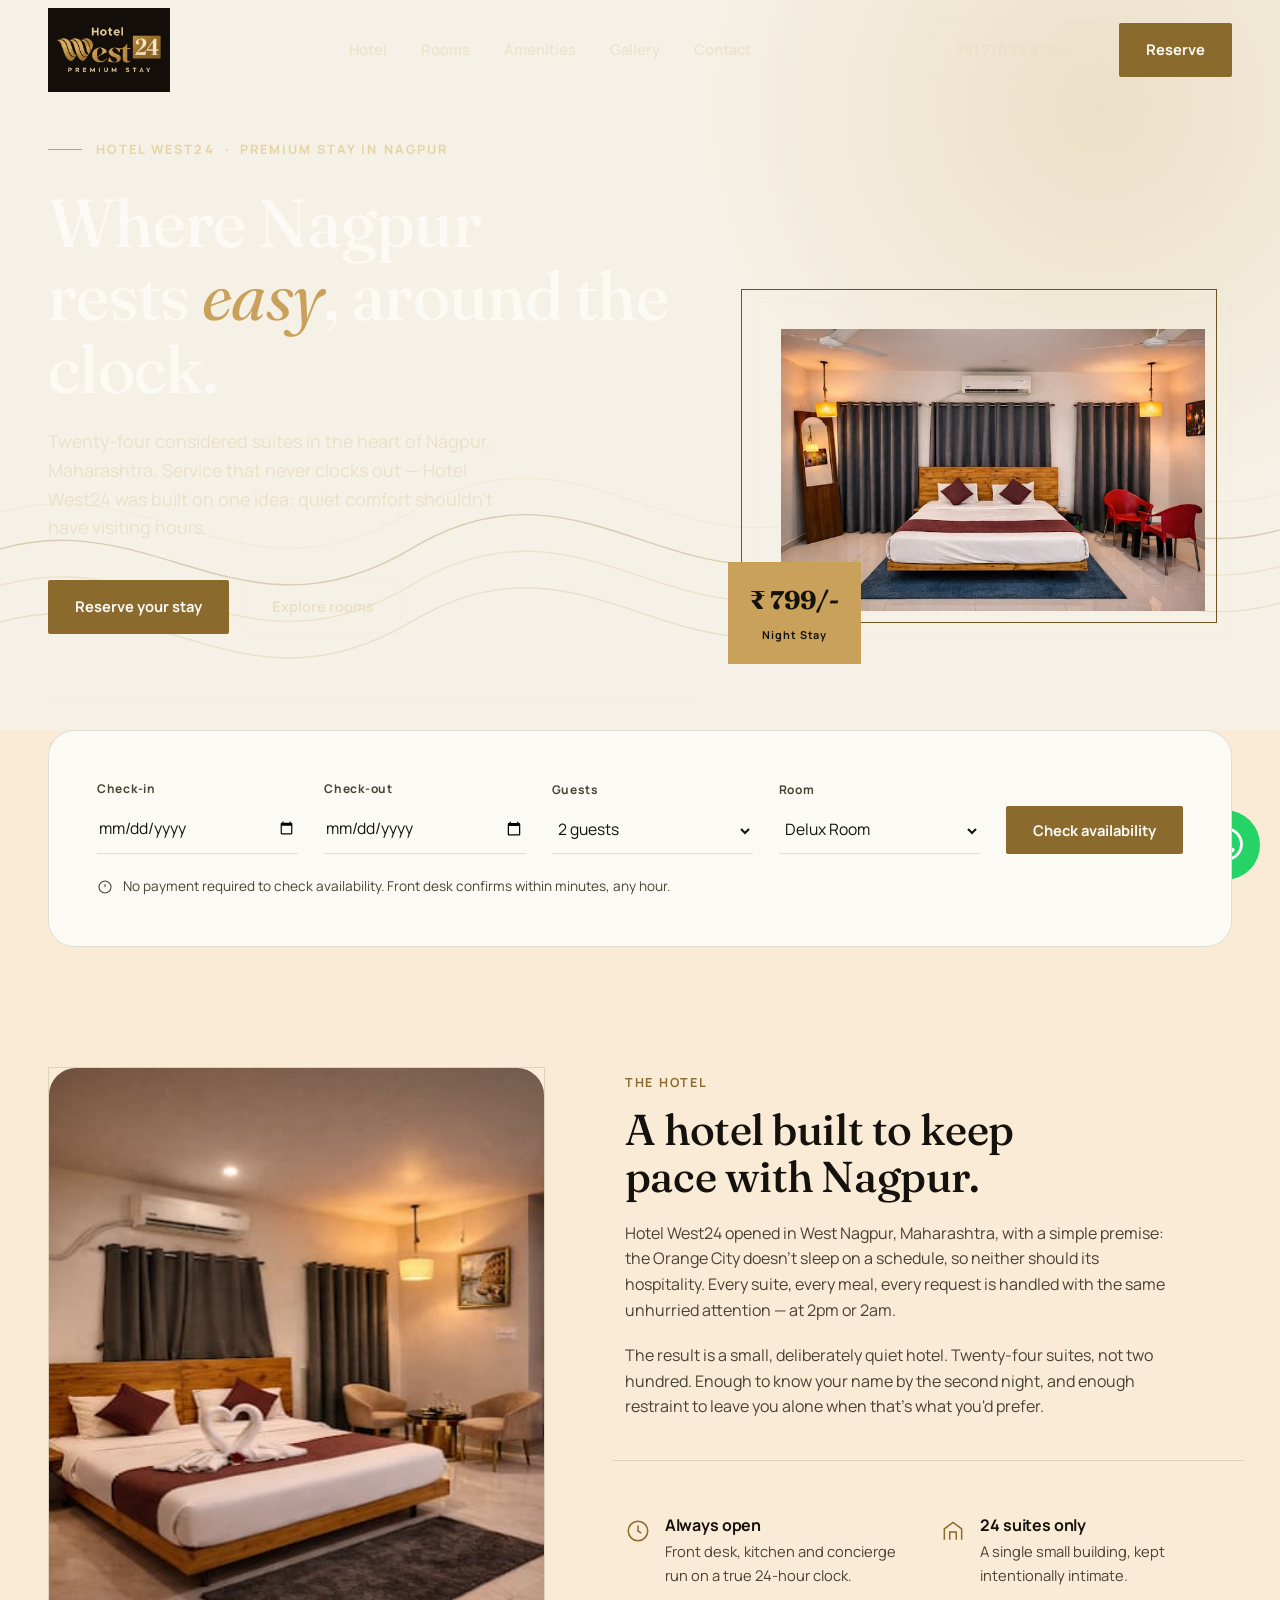
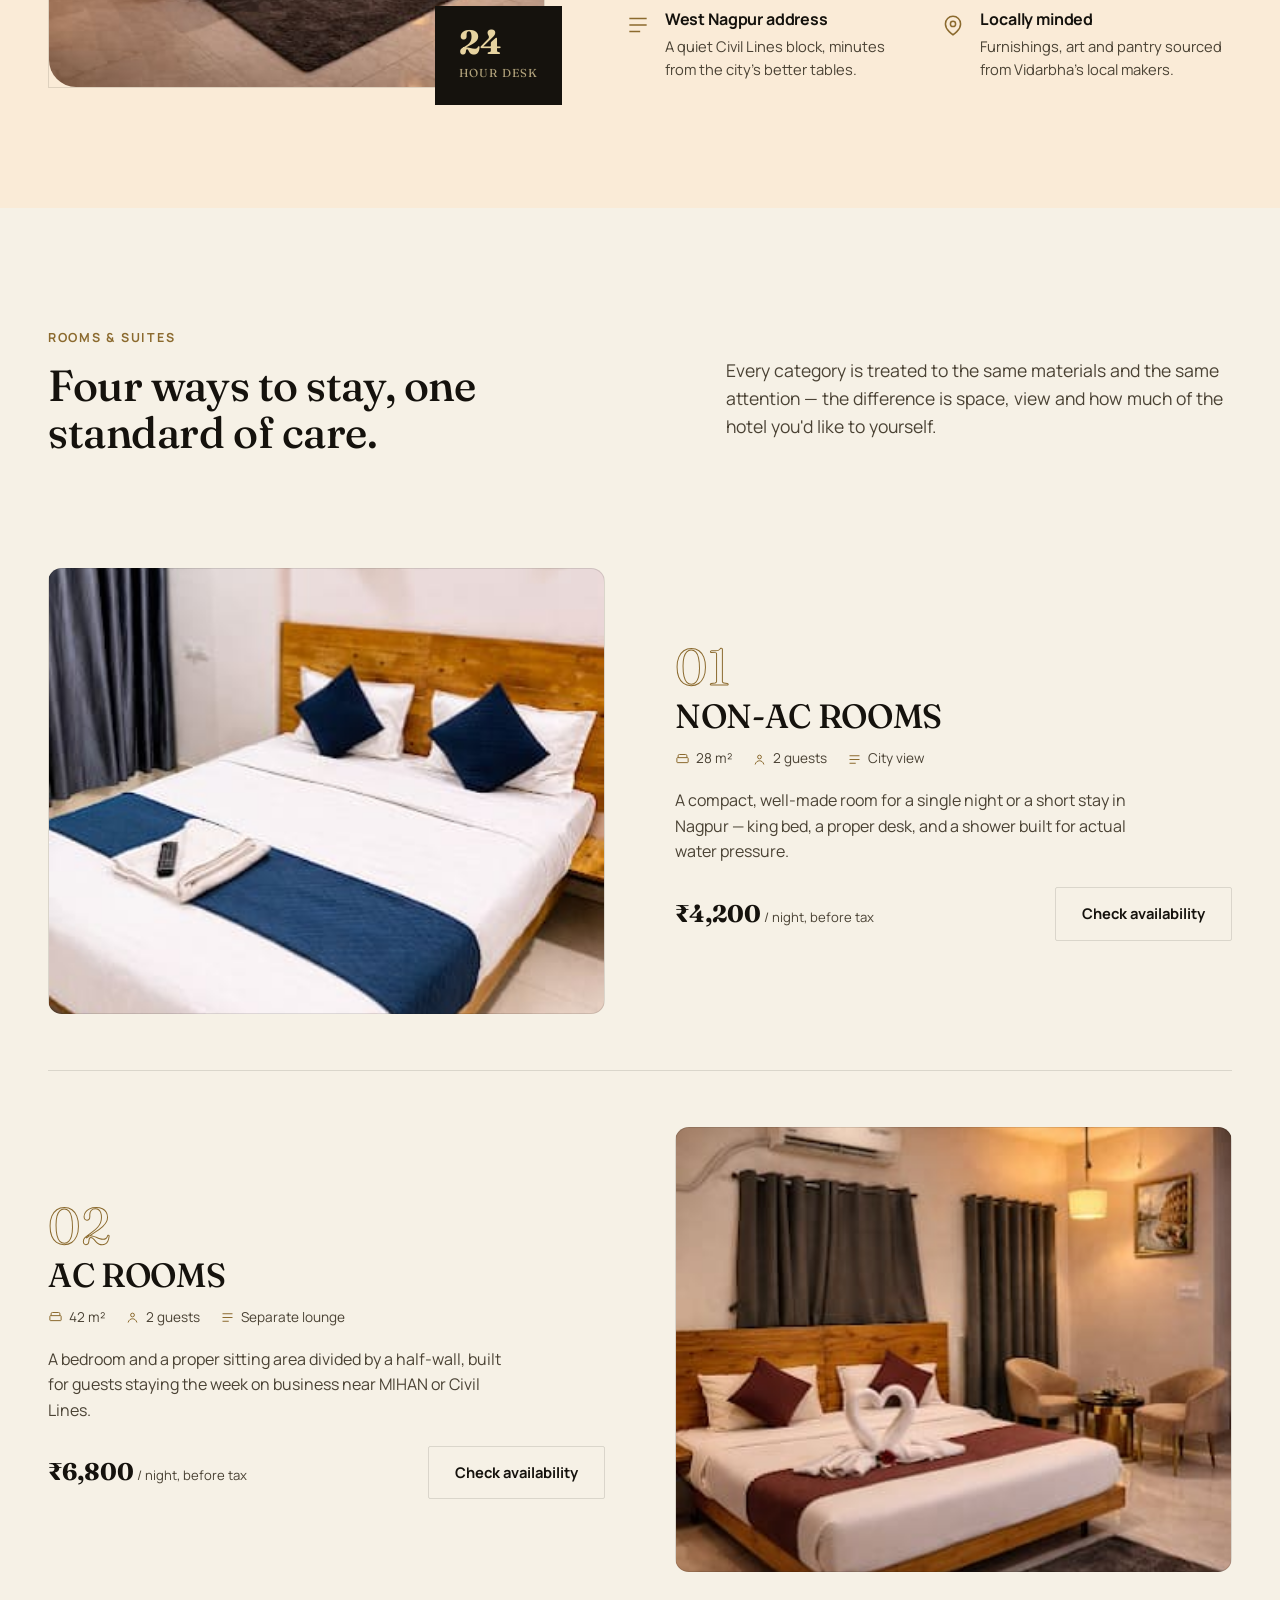
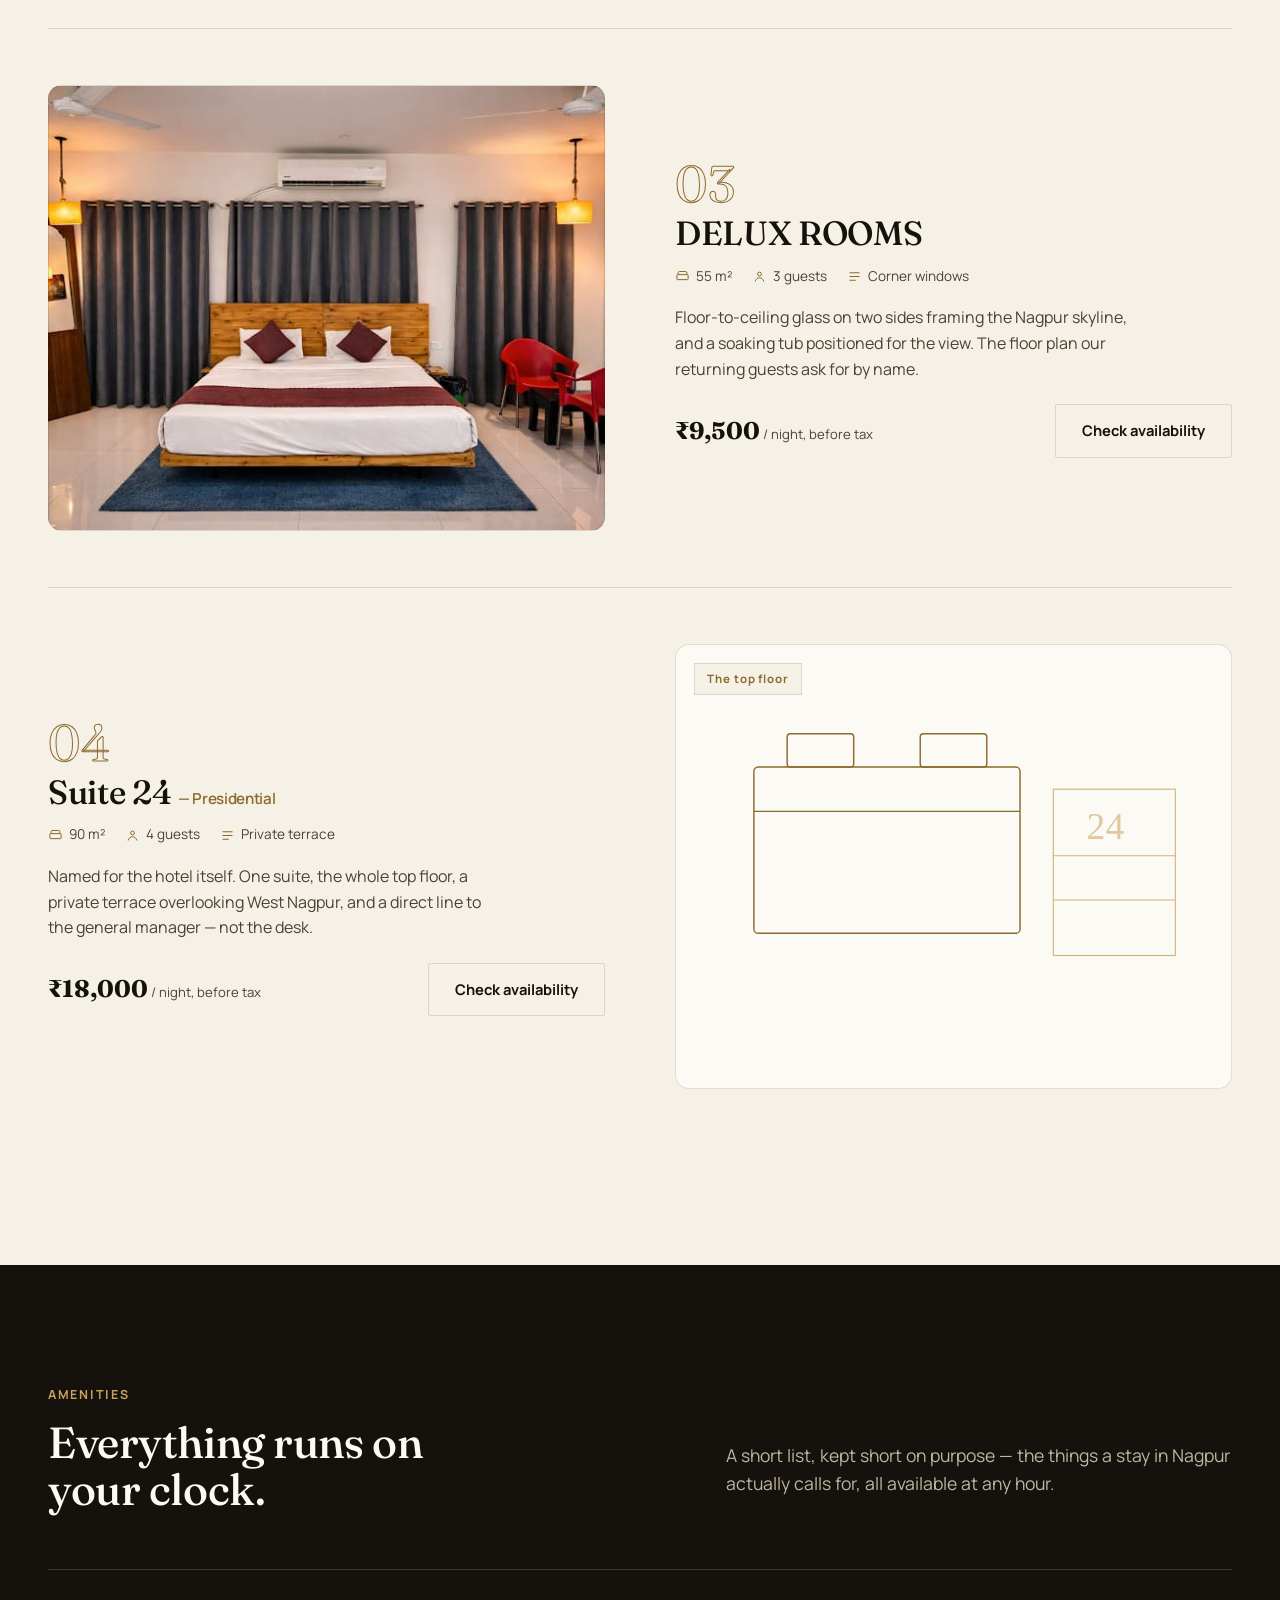
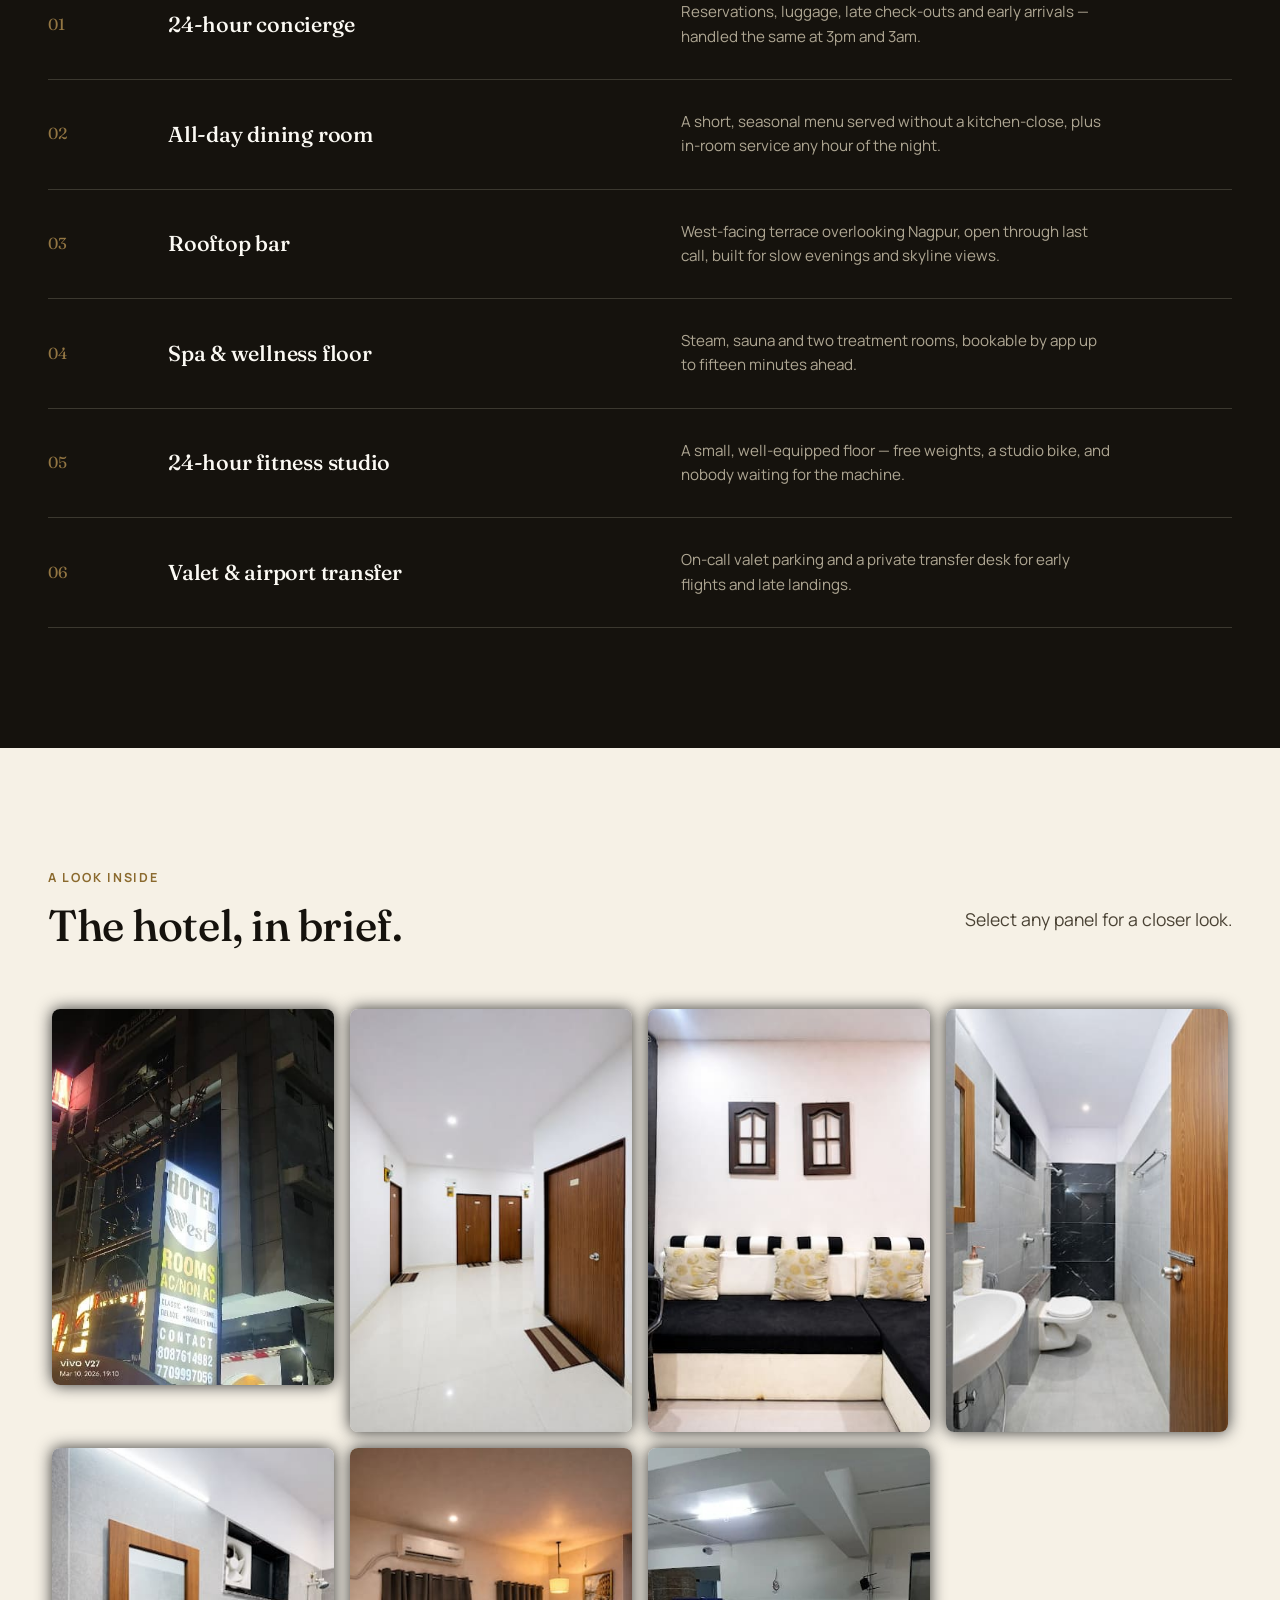
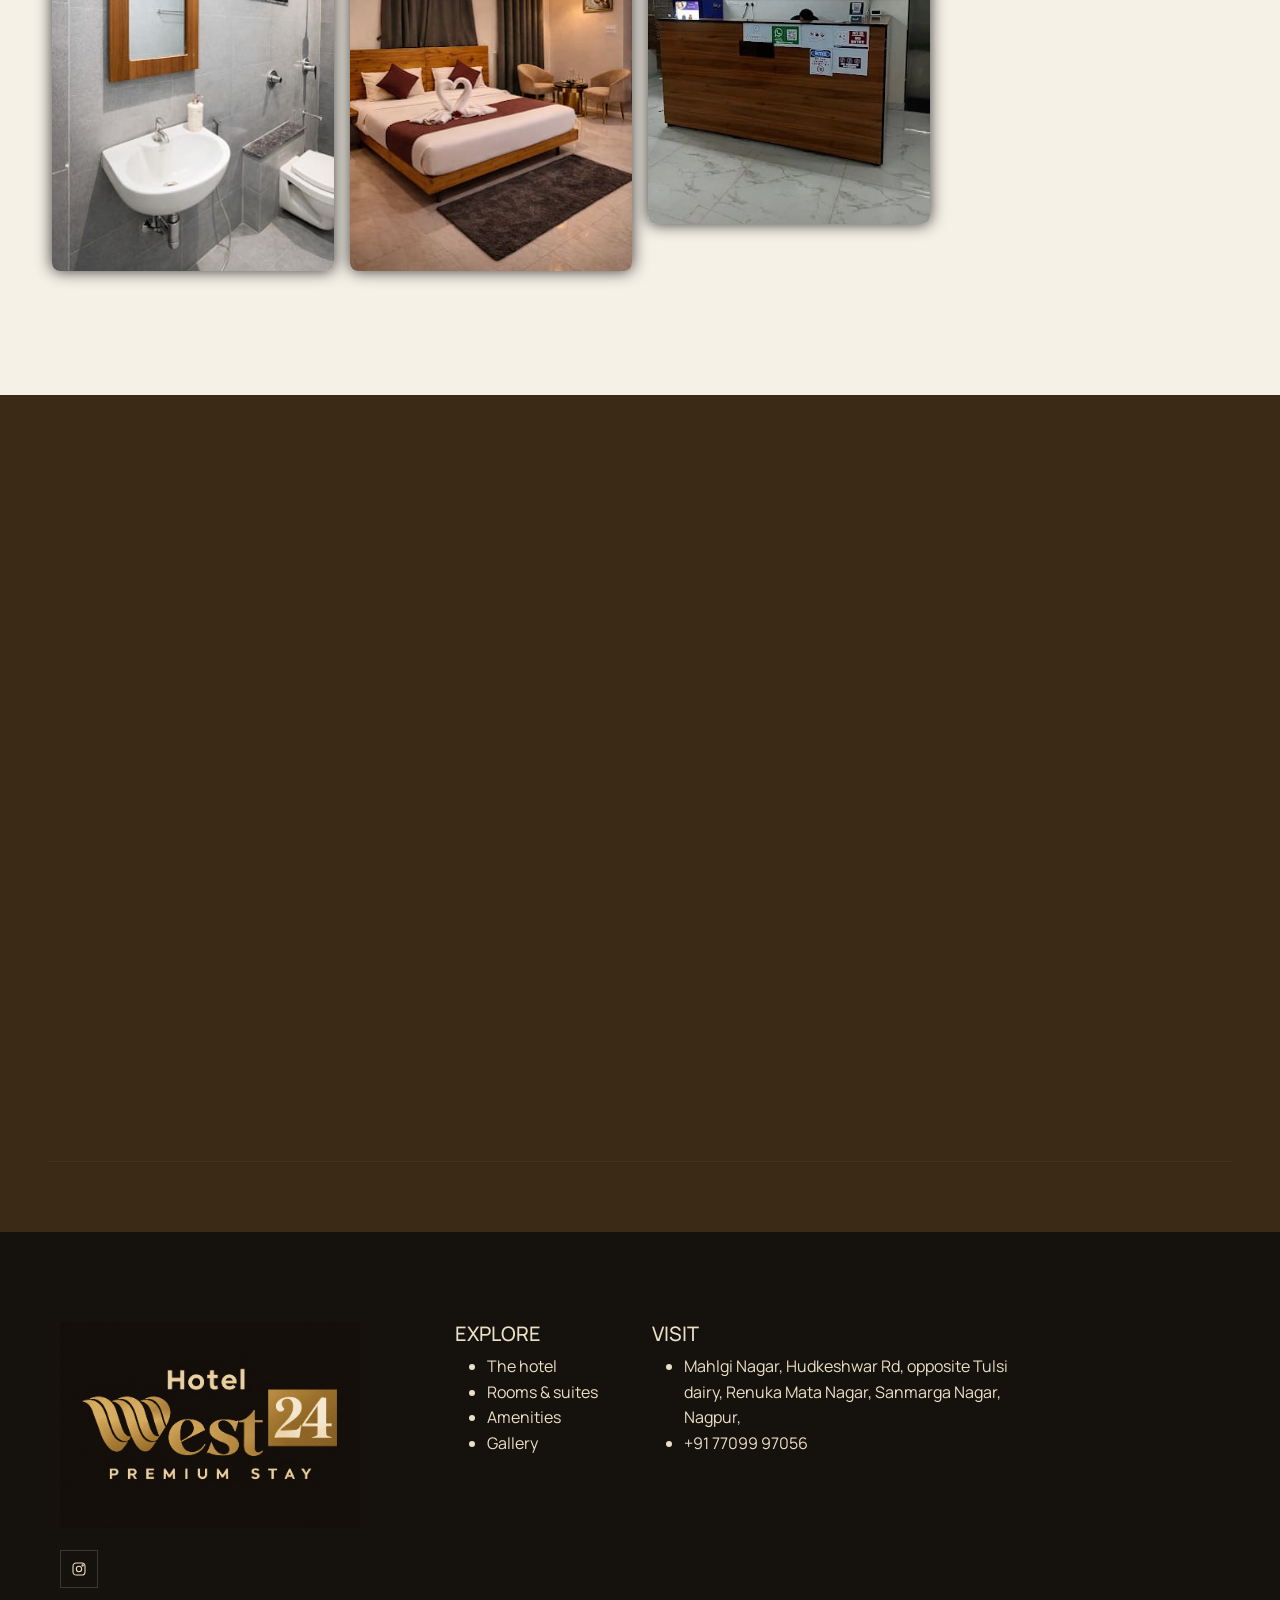
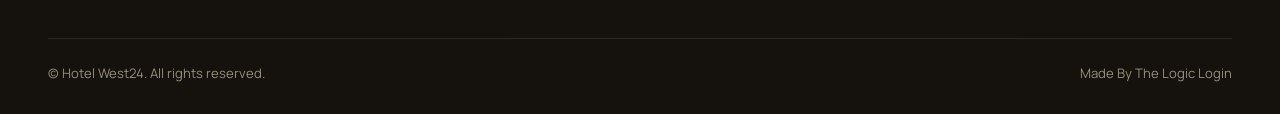
==== commit cd5628ca: "webp to compressed jpg" ====
--- a/index.html
+++ b/index.html
@@ -175,7 +175,7 @@
       <div class="hero__panel">
         <div class="hero__panel-frame">
 
-          <img src="background-image.webp" alt="">
+          <img src="background-image.jpg" alt="">
           <!-- <svg viewBox="0 0 480 560" xmlns="http://www.w3.org/2000/svg">
             <rect x="0" y="0" width="480" height="560" fill="#1D1912" />
             <rect x="0" y="0" width="480" height="560" fill="none" />
@@ -267,7 +267,7 @@
             </g>
           </svg> -->
 
-          <img src="bed.webp" style="width: 100%; height: 100%; border-radius: 27px;" alt="">
+          <img src="bed.jpg" style="width: 100%; height: 100%; border-radius: 27px;" alt="">
           <div class="about__num"><b>24</b><span>HOUR&nbsp;DESK</span></div>
         </div>
 
@@ -350,7 +350,7 @@
       <!-- Room 1 -->
       <div class="room-row">
         <div class="room-row__visual"
-          style="background: url(non-ac.webp); background-repeat: no-repeat; background-position: center; background-size: cover;">
+          style="background: url(non-ac.jpg); background-repeat: no-repeat; background-position: center; background-size: cover;">
           <!-- <span class="room-row__tag">Most booked</span>
           <svg viewBox="0 0 480 400" xmlns="http://www.w3.org/2000/svg">
             <rect width="480" height="400" fill="#FCFAF4" />
@@ -395,7 +395,7 @@
       <!-- Room 2 -->
       <div class="room-row rev">
         <div class="room-row__visual"
-          style="background: url(bed.webp); background-repeat: no-repeat; background-position: center; background-size: cover;">
+          style="background: url(bed.jpg); background-repeat: no-repeat; background-position: center; background-size: cover;">
 
         </div>
         <div class="room-row__text">
@@ -426,7 +426,7 @@
       <!-- Room 3 -->
       <div class="room-row">
         <div class="room-row__visual"
-          style="background: url(background-image.webp); background-repeat: no-repeat; background-position: center; background-size: cover;">
+          style="background: url(background-image.jpg); background-repeat: no-repeat; background-position: center; background-size: cover;">
           <!-- <span class="room-row__tag">Corner view</span> -->
           <!-- <svg viewBox="0 0 480 400" xmlns="http://www.w3.org/2000/svg">
             <rect width="480" height="400" fill="#FCFAF4" />
@@ -575,12 +575,12 @@
       </div>
 
       <div class="gallery__grid">
-        <div class="gtile gtile--a" style="background: url(gallery_l.webp);" >
+        <div class="gtile gtile--a" style="background: url(gallery_l.jpg);" >
       
           
         </div>
         
-        <div class="gtile gtile--c" style="background: url(bathroom.webp); background-position: center; background-size: cover;">
+        <div class="gtile gtile--c" style="background: url(bathroom.jpg); background-position: center; background-size: cover;">
      
         </div>
 
@@ -592,7 +592,7 @@
         </div>
       
 
-        <div class="gtile gtile--f" style="background: url(sofa.webp); background-position: center; background-size: cover;">
+        <div class="gtile gtile--f" style="background: url(sofa.jpg); background-position: center; background-size: cover;">
          
         </div>
       </div>
@@ -614,32 +614,32 @@
       <div class="gallery" id="gallery">
 
         <div class="gallery-item">
-          <div class="content"><img src="exterior.webp" alt=""></div>
+          <div class="content"><img src="exterior.jpg" alt=""></div>
         </div>
 
         <div class="gallery-item">
-          <div class="content"><img src="gallery_l.webp" alt=""></div>
+          <div class="content"><img src="gallery_l.jpg" alt=""></div>
         </div>
 
         <div class="gallery-item">
-          <div class="content"><img src="sofa.webp" alt=""></div>
+          <div class="content"><img src="sofa.jpg" alt=""></div>
         </div>
 
 
         <div class="gallery-item">
-          <div class="content"><img src="bathroom.webp" alt=""></div>
+          <div class="content"><img src="bathroom.jpg" alt=""></div>
         </div>
 
         <div class="gallery-item">
-          <div class="content"><img src="basin.webp" alt=""></div>
+          <div class="content"><img src="basin.jpg" alt=""></div>
         </div>
 
         <div class="gallery-item">
-          <div class="content"><img src="bed.webp" alt=""></div>
+          <div class="content"><img src="bed.jpg" alt=""></div>
         </div>
 
         <div class="gallery-item">
-          <div class="content"><img src="reception.webp" alt=""></div>
+          <div class="content"><img src="reception.jpg" alt=""></div>
         </div>
 
 
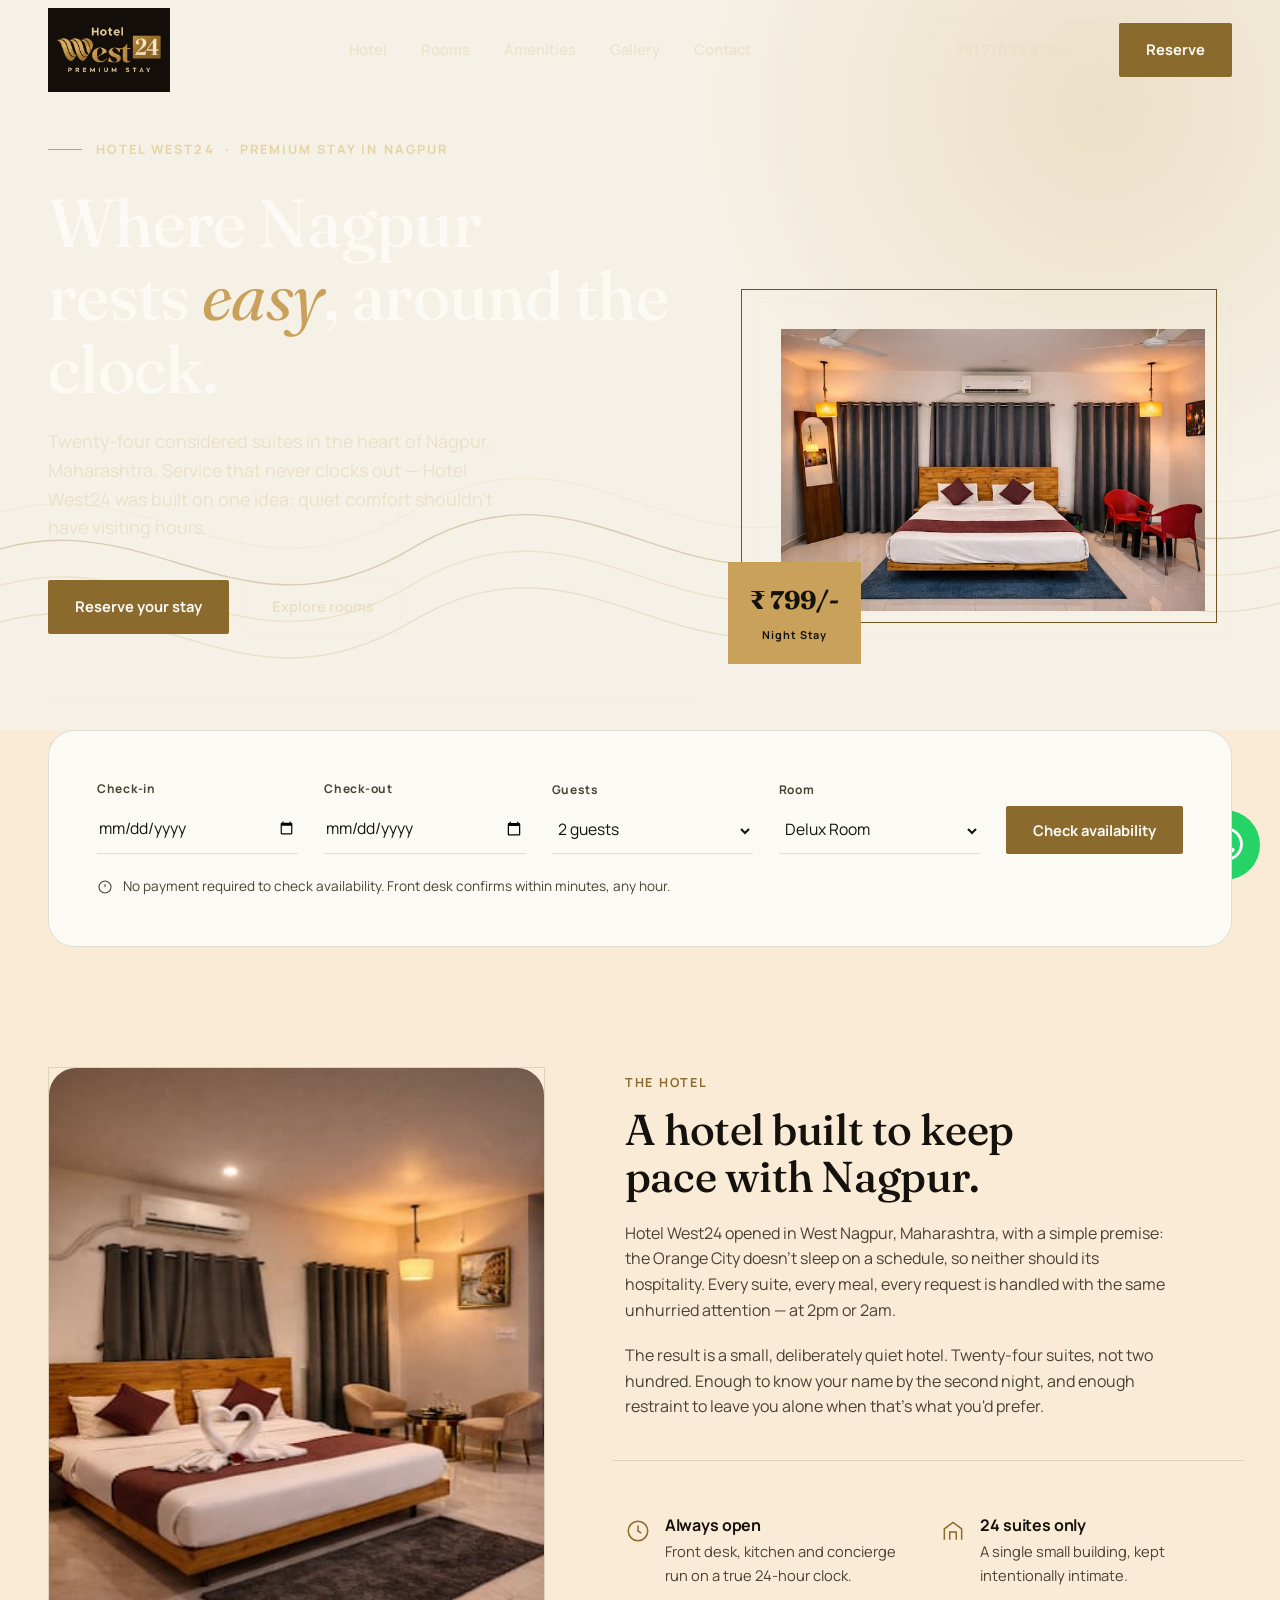
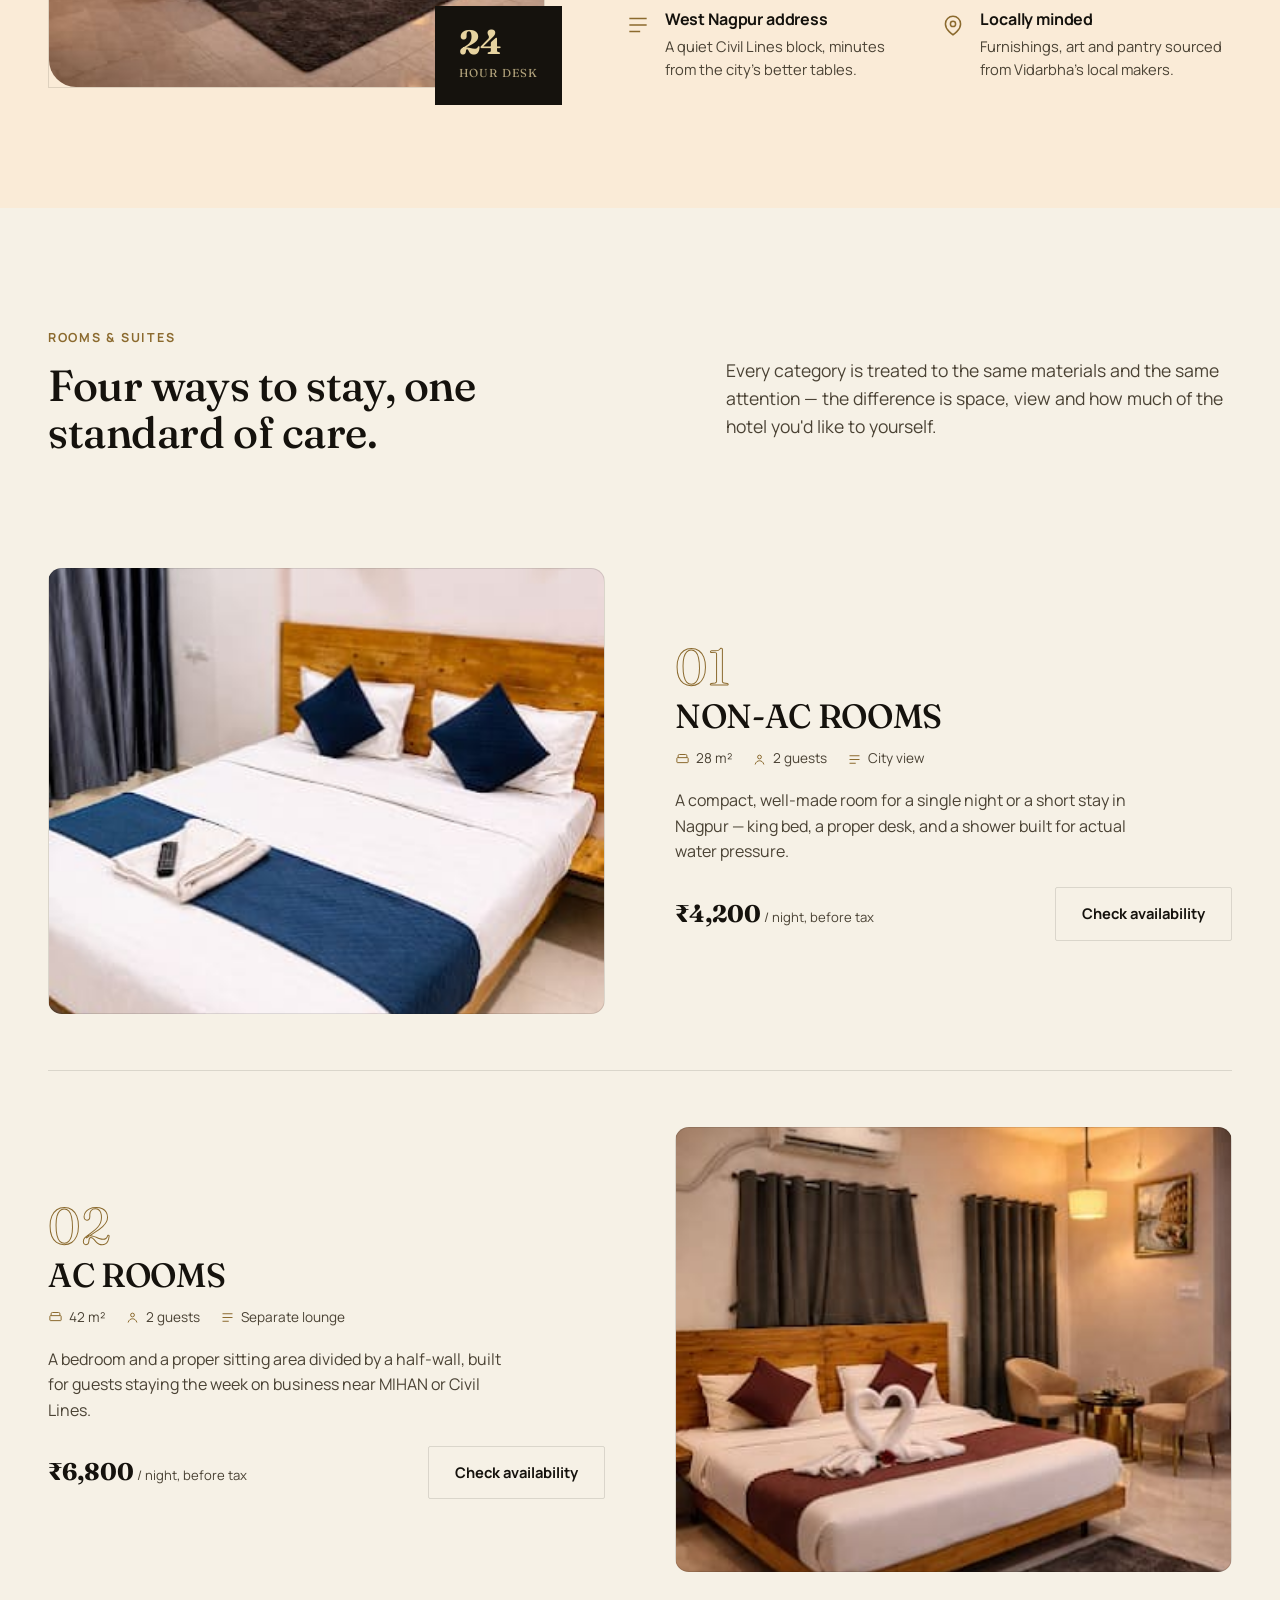
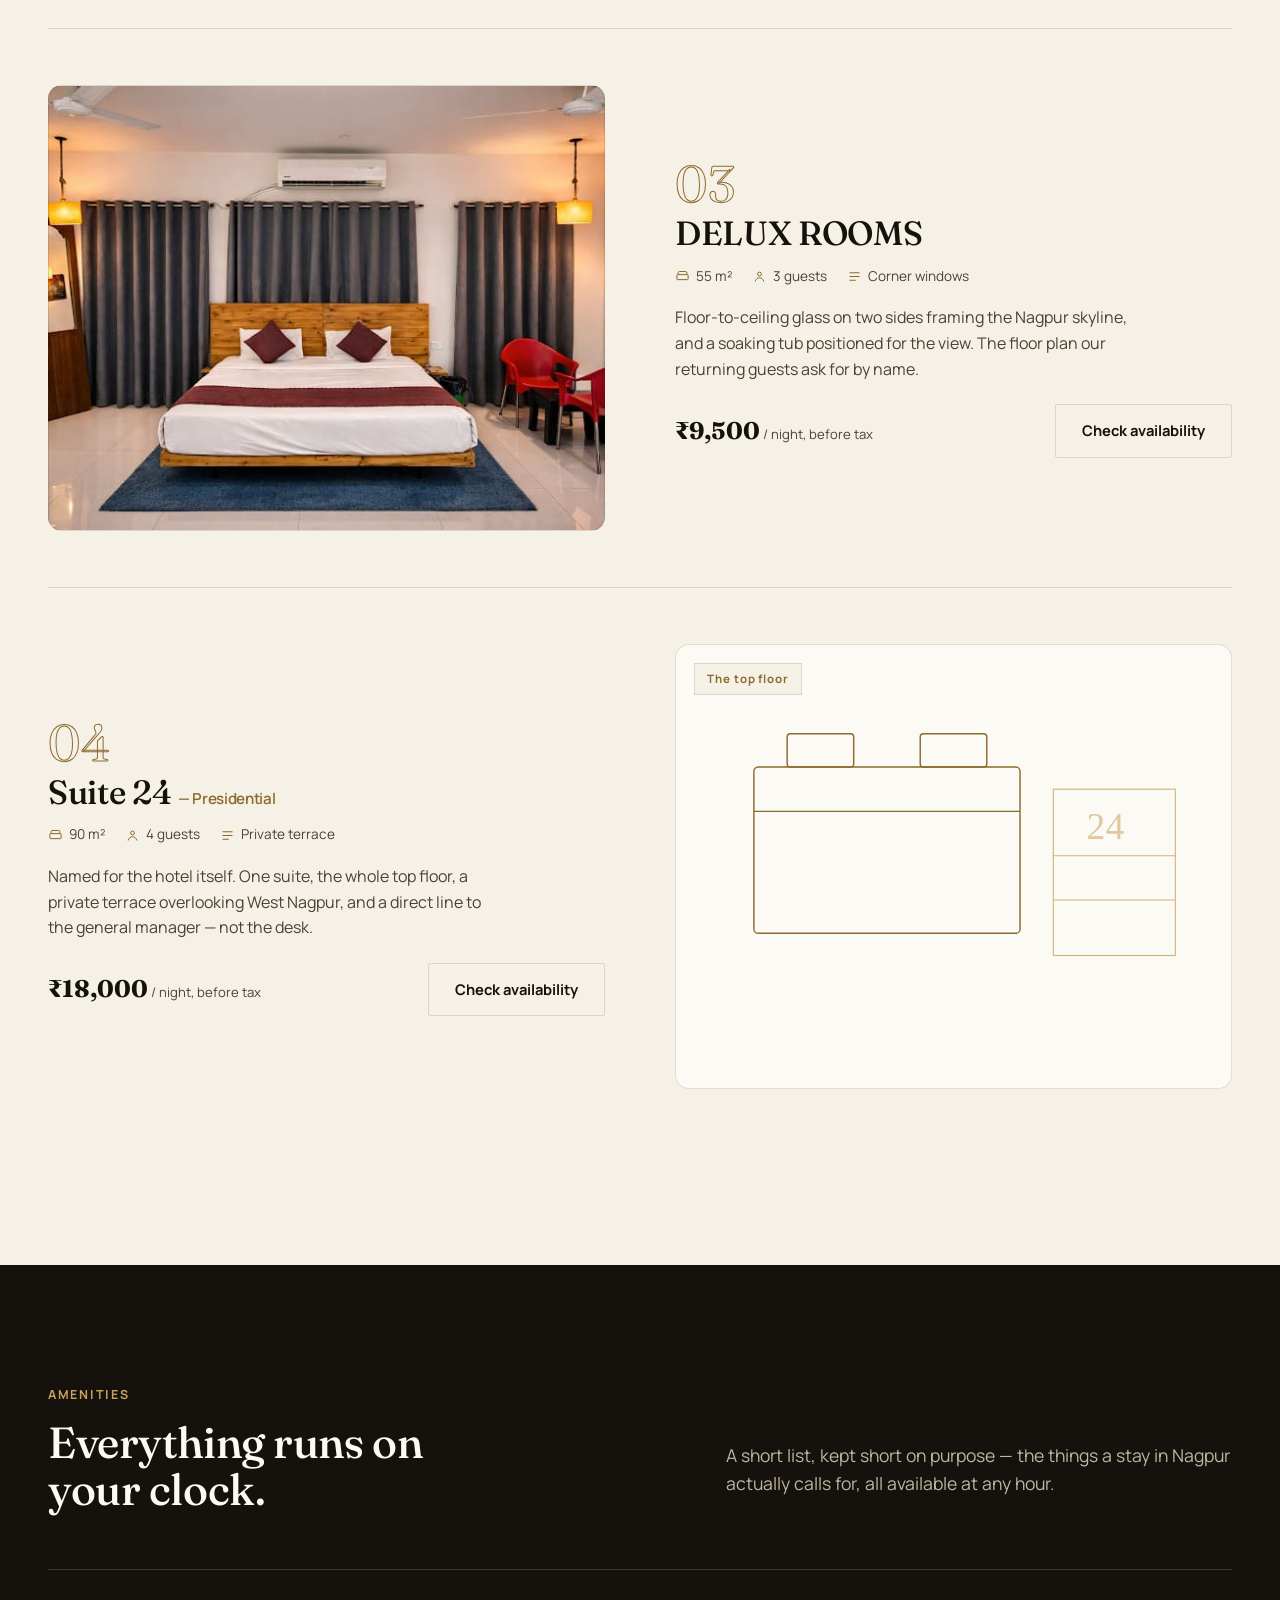
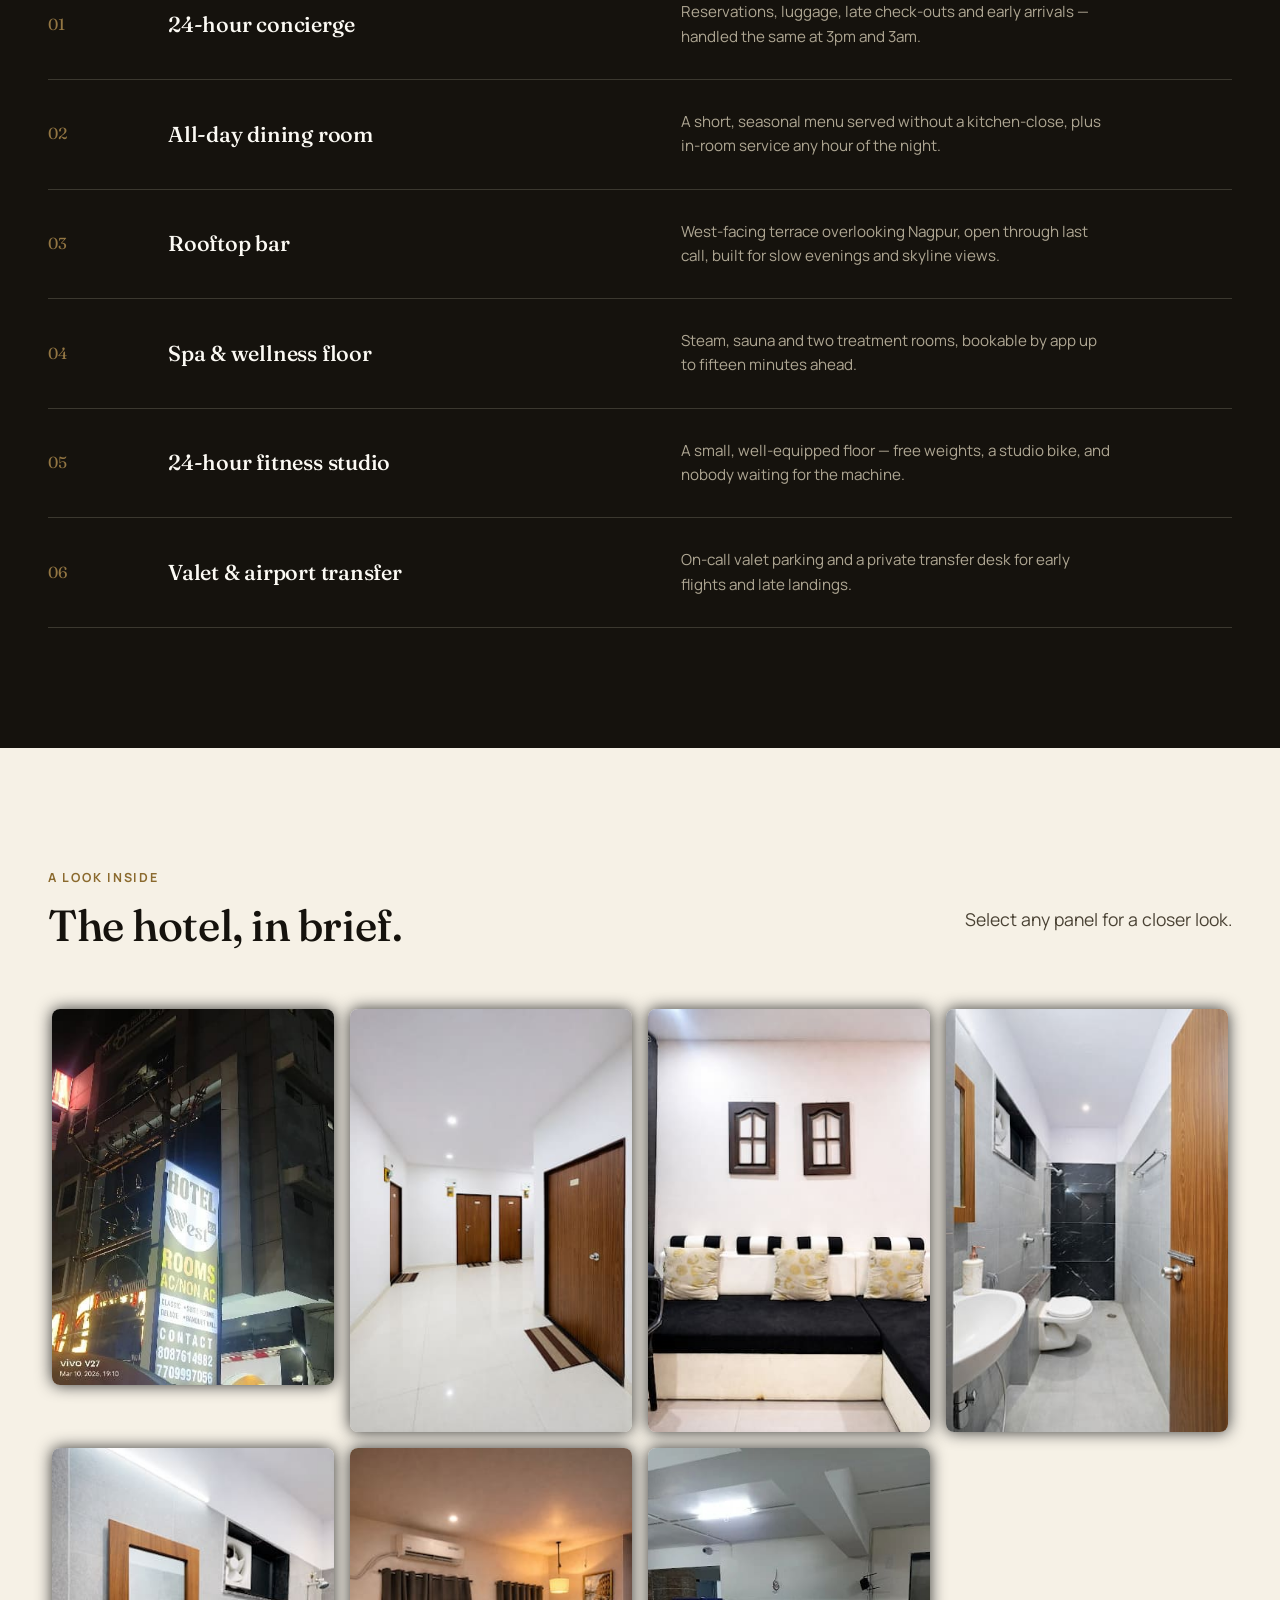
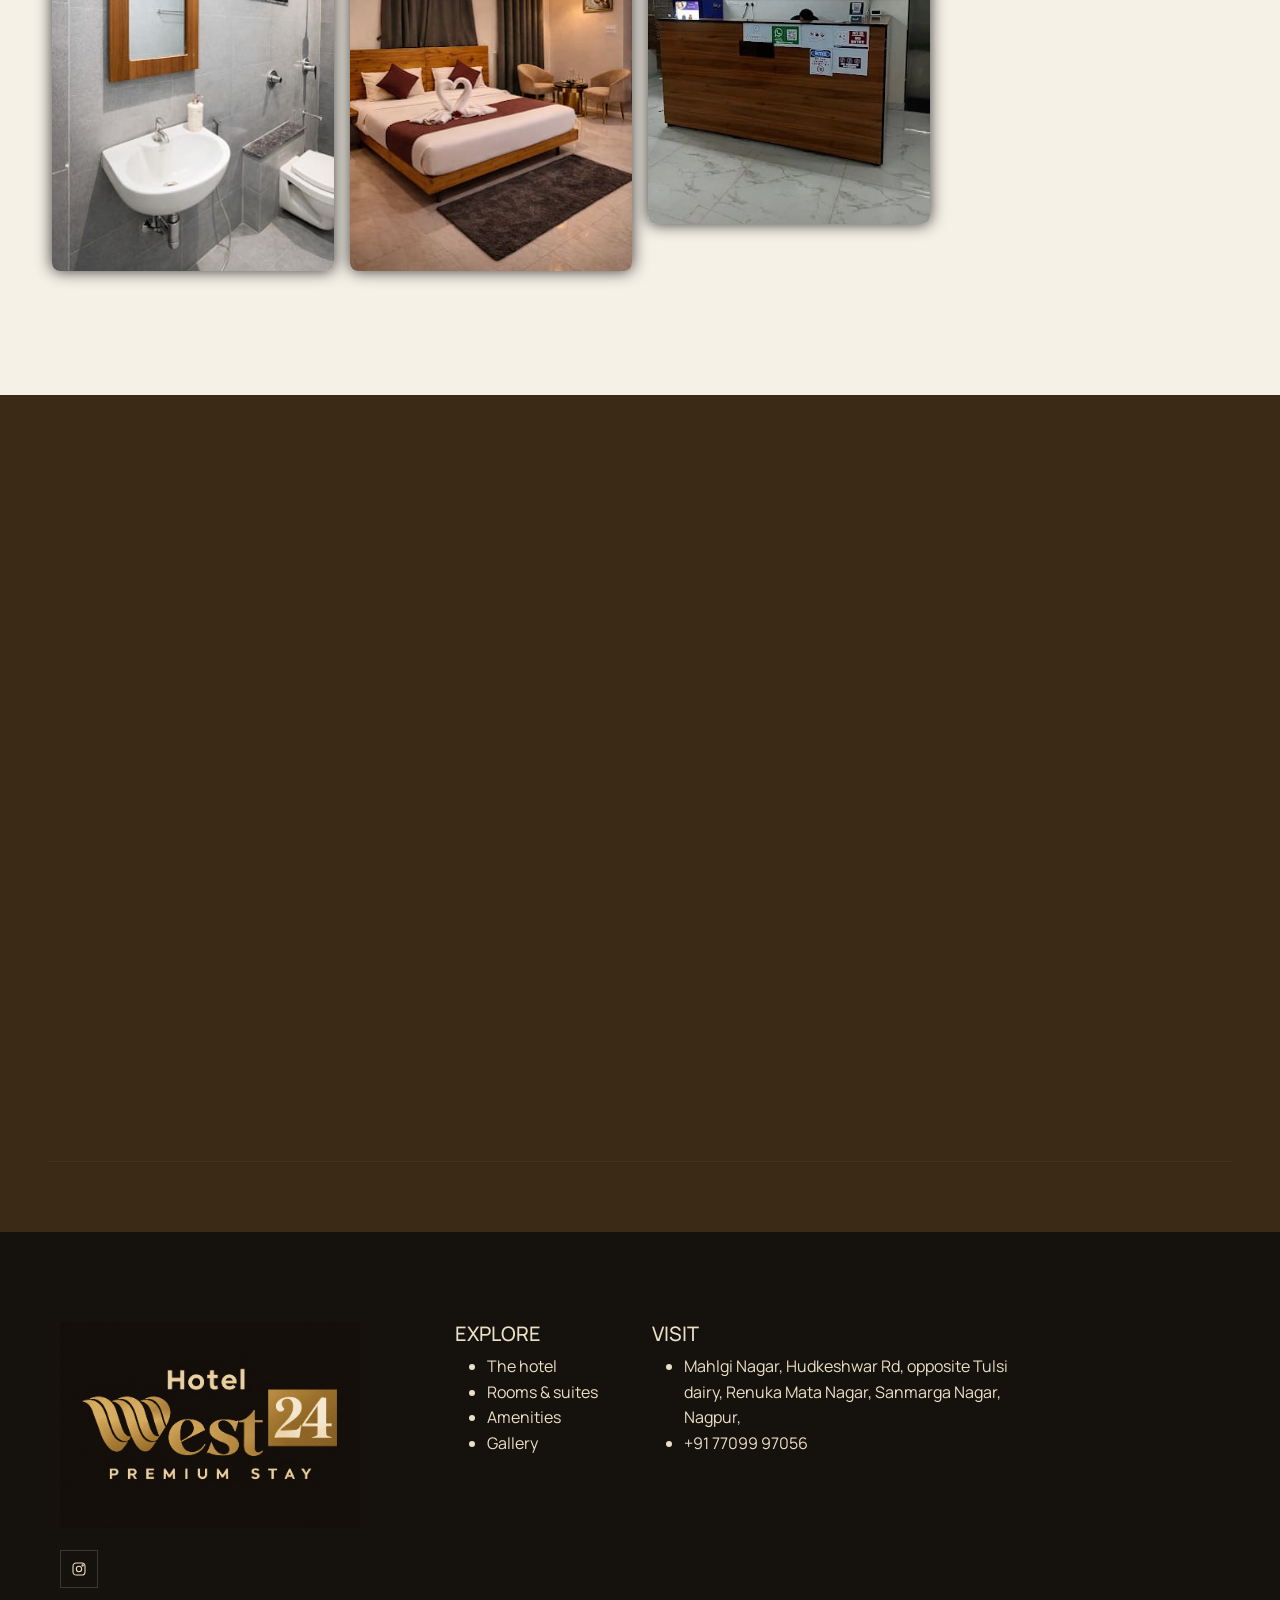
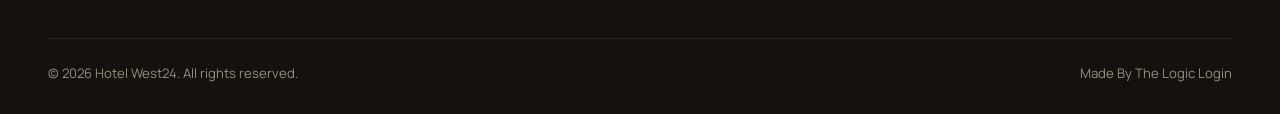
==== commit 3729684e: "changed js" ====
--- a/index.html
+++ b/index.html
@@ -12,7 +12,7 @@
   <meta name="robots" content="index, follow">
   <meta name="geo.region" content="IN-MH">
   <meta name="geo.placename" content="Nagpur">
-  <link rel="canonical" href="https://www.hotelwest24.in/">
+  <!-- <link rel="canonical" href="https://www.hotelwest24.in/"> -->
 
   <!-- Open Graph -->
   <meta property="og:type" content="website">
@@ -29,7 +29,7 @@
   <meta name="twitter:image" content="assets/logo.png">
 
   <!-- Structured data -->
-  <script type="application/ld+json">
+  <!-- <script type="application/ld+json">
 {
   "@context": "https://schema.org",
   "@type": "Hotel",
@@ -60,7 +60,7 @@
     { "@type": "LocationFeatureSpecification", "name": "24-hour fitness studio" },
     { "@type": "LocationFeatureSpecification", "name": "Valet & airport transfer" }
   ]
-}
+} -->
 </script>
 
   <!-- Fonts -->
@@ -852,7 +852,7 @@
       <i class="fa fa-whatsapp"></i>
     </a>
 
-  <script src="script(1).js"></script>
+  <script src="script.js"></script>
 
   <script>
     var gallery = document.querySelector('#gallery');
